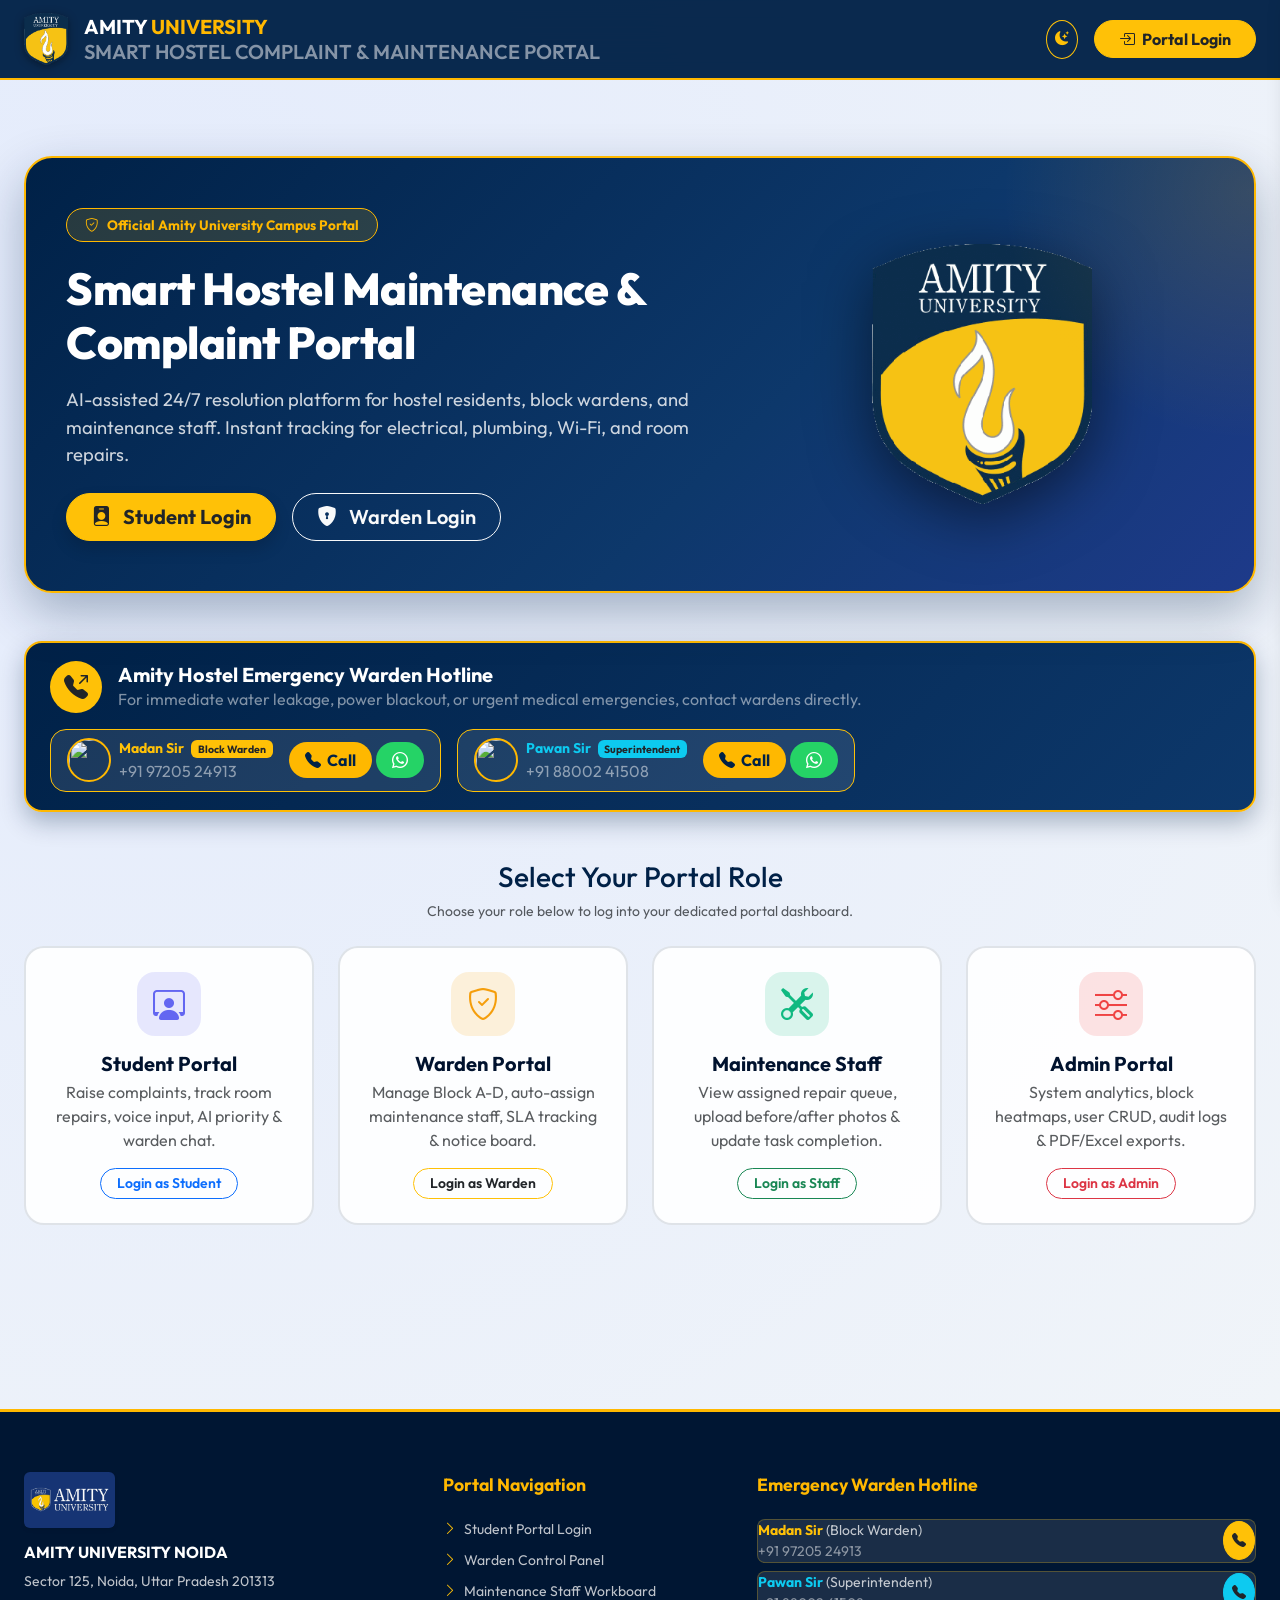
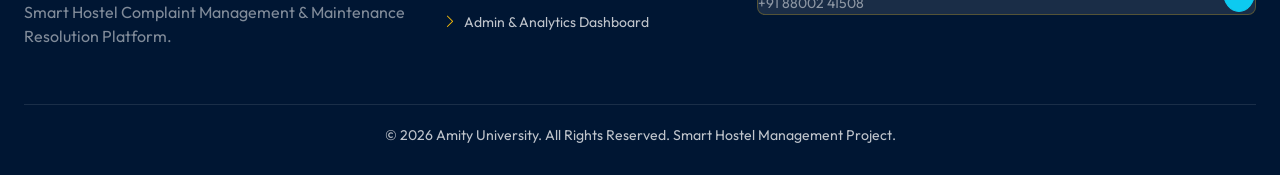
==== src/main/resources/static/index.html @ 56a2fb54 "Use official uploaded Amity University logo images" ====
<!DOCTYPE html>
<html lang="en" data-theme="light">
<head>
    <meta charset="UTF-8">
    <meta name="viewport" content="width=device-width, initial-scale=1.0">
    <title>Amity University - Smart Hostel Complaint Portal</title>
    
    <!-- Google Fonts -->
    <link rel="preconnect" href="https://fonts.googleapis.com">
    <link rel="preconnect" href="https://fonts.gstatic.com" crossorigin>
    <link href="https://fonts.googleapis.com/css2?family=Outfit:wght@300;400;500;600;700;800&display=swap" rel="stylesheet">
    
    <!-- Bootstrap 5 CSS -->
    <link href="https://cdn.jsdelivr.net/npm/bootstrap@5.3.2/dist/css/bootstrap.min.css" rel="stylesheet">
    <!-- Bootstrap Icons -->
    <link href="https://cdn.jsdelivr.net/npm/bootstrap-icons@1.11.3/font/bootstrap-icons.min.css" rel="stylesheet">
    
    <!-- Custom CSS -->
    <link rel="stylesheet" href="css/style.css">
    
    <!-- PWA Manifest -->
    <link rel="manifest" href="manifest.json">
    <meta name="theme-color" content="#002147">
</head>
<body>

    <!-- TOP NAVIGATION BAR (AMITY NAVY & GOLD THEME) -->
    <nav class="navbar navbar-expand-xl glass-navbar sticky-top py-2">
        <div class="container-fluid px-4">
            <a class="navbar-brand d-flex align-items-center gap-3" href="#" onclick="showLandingPage()">
                <!-- Amity University Crest Logo -->
                <img src="assets/amity_shield.png" alt="Amity University Logo" class="amity-header-logo">
                <div class="lh-sm">
                    <div class="fw-bold text-white fs-5 letter-spacing-1">AMITY <span style="color:#FFB800">UNIVERSITY</span></div>
                    <div class="extra-small text-white-50 fw-semibold">SMART HOSTEL COMPLAINT & MAINTENANCE PORTAL</div>
                </div>
            </a>

            <!-- Live Header Widget: Daily Maintenance Tip -->
            <div class="d-none d-xxl-flex align-items-center bg-white bg-opacity-10 px-3 py-1.5 rounded-pill border border-warning border-opacity-25 small text-white">
                <div class="extra-small text-truncate text-white-50" style="max-width: 320px;" id="maintenanceTipWidget">
                    <i class="bi bi-lightbulb text-warning me-1"></i> <span id="dailyTipText">Loading daily tip...</span>
                </div>
            </div>

            <!-- Right Controls -->
            <div class="d-flex align-items-center gap-3">
                <button class="btn btn-outline-warning btn-sm rounded-circle p-2" id="themeToggleBtn" onclick="toggleTheme()" title="Toggle Dark/Light Mode">
                    <i class="bi bi-moon-stars-fill" id="themeIcon"></i>
                </button>

                <!-- Active Session State / Profile Dropdown -->
                <div id="loggedUserContainer" class="d-none">
                    <div class="dropdown">
                        <button class="btn btn-warning text-dark btn-sm rounded-pill px-3 border-0 fw-bold d-flex align-items-center gap-2 shadow-sm" type="button" data-bs-toggle="dropdown">
                            <img id="userAvatarImg" src="https://ui-avatars.com/api/?name=Rahul+Sharma&background=002147&color=ffb800&rounded=true" width="26" height="26" class="rounded-circle border border-dark">
                            <span id="currentUserLabel">Rahul Sharma (Student)</span>
                        </button>
                        <ul class="dropdown-menu dropdown-menu-end shadow border-0 rounded-4 p-2">
                            <li><a class="dropdown-item rounded-3" href="#" onclick="showLandingPage()"><i class="bi bi-arrow-left-right me-2"></i> Switch Portal</a></li>
                            <li><a class="dropdown-item rounded-3 text-danger" href="#" onclick="handleLogout()"><i class="bi bi-box-arrow-right me-2"></i> Logout</a></li>
                        </ul>
                    </div>
                </div>

                <div id="loginBtnContainer">
                    <button class="btn btn-warning text-dark fw-bold rounded-pill px-4" onclick="openLoginModal('STUDENT')">
                        <i class="bi bi-box-arrow-in-right me-1"></i> Portal Login
                    </button>
                </div>
            </div>
        </div>
    </nav>

    <!-- MAIN APP CONTAINER -->
    <main class="container-fluid px-4 py-3">

        <!-- ==================== LANDING HERO SECTION ==================== -->
        <section id="landingHeroSection" class="hero-section">
            
            <!-- Hero Banner Card -->
            <div class="hero-banner-card mb-5">
                <div class="row align-items-center g-4">
                    <div class="col-lg-7">
                        <div class="hero-badge-pill">
                            <i class="bi bi-shield-check"></i> Official Amity University Campus Portal
                        </div>
                        <h1 class="hero-title mb-3">Smart Hostel Maintenance & Complaint Portal</h1>
                        <p class="hero-subtitle mb-4">AI-assisted 24/7 resolution platform for hostel residents, block wardens, and maintenance staff. Instant tracking for electrical, plumbing, Wi-Fi, and room repairs.</p>
                        
                        <div class="d-flex flex-wrap gap-3">
                            <button class="btn btn-warning btn-lg text-dark fw-bold rounded-pill px-4 shadow" onclick="openLoginModal('STUDENT')">
                                <i class="bi bi-person-badge-fill me-2"></i> Student Login
                            </button>
                            <button class="btn btn-outline-light btn-lg fw-semibold rounded-pill px-4" onclick="openLoginModal('WARDEN')">
                                <i class="bi bi-shield-lock-fill me-2"></i> Warden Login
                            </button>
                        </div>
                    </div>
                    <div class="col-lg-5 text-center d-none d-lg-block">
                        <img src="assets/amity_shield.png" alt="Amity Crest" style="width: 220px; filter: drop-shadow(0 15px 30px rgba(0,0,0,0.5));">
                    </div>
                </div>
            </div>

            <!-- EMERGENCY WARDEN HOTLINE BANNER (MADAN SIR & PAWAN SIR) -->
            <div class="warden-hotline-card mb-5 d-flex flex-wrap align-items-center justify-content-between gap-3">
                <div class="d-flex align-items-center gap-3">
                    <div class="bg-warning text-dark rounded-circle p-3 d-flex align-items-center justify-content-center" style="width:52px; height:52px;">
                        <i class="bi bi-telephone-outbound-fill fs-4"></i>
                    </div>
                    <div>
                        <h5 class="fw-bold mb-0 text-white">Amity Hostel Emergency Warden Hotline</h5>
                        <p class="extra-small text-white-50 mb-0">For immediate water leakage, power blackout, or urgent medical emergencies, contact wardens directly.</p>
                    </div>
                </div>
                
                <div class="d-flex flex-wrap align-items-center gap-3">
                    <!-- Madan Sir Contact -->
                    <div class="d-flex align-items-center gap-2 bg-white bg-opacity-10 p-2 px-3 rounded-4 border border-warning border-opacity-30">
                        <img src="https://ui-avatars.com/api/?name=Madan+Sir&background=ffb800&color=002147&rounded=true" class="warden-avatar">
                        <div>
                            <div class="fw-bold text-warning small">Madan Sir <span class="badge bg-warning text-dark extra-small ms-1">Block Warden</span></div>
                            <div class="extra-small text-white-50">+91 97205 24913</div>
                        </div>
                        <div class="d-flex gap-1 ms-2">
                            <a href="tel:+919720524913" class="btn-call-warden" title="Call Madan Sir"><i class="bi bi-telephone-fill"></i> Call</a>
                            <a href="https://wa.me/919720524913?text=Hello%20Madan%20Sir,%20Hostel%20Emergency" target="_blank" class="btn-whatsapp-warden" title="WhatsApp Madan Sir"><i class="bi bi-whatsapp"></i></a>
                        </div>
                    </div>

                    <!-- Pawan Sir Contact -->
                    <div class="d-flex align-items-center gap-2 bg-white bg-opacity-10 p-2 px-3 rounded-4 border border-warning border-opacity-30">
                        <img src="https://ui-avatars.com/api/?name=Pawan+Sir&background=2563eb&color=fff&rounded=true" class="warden-avatar">
                        <div>
                            <div class="fw-bold text-info small">Pawan Sir <span class="badge bg-info text-dark extra-small ms-1">Superintendent</span></div>
                            <div class="extra-small text-white-50">+91 88002 41508</div>
                        </div>
                        <div class="d-flex gap-1 ms-2">
                            <a href="tel:+918800241508" class="btn-call-warden" title="Call Pawan Sir"><i class="bi bi-telephone-fill"></i> Call</a>
                            <a href="https://wa.me/918800241508?text=Hello%20Pawan%20Sir,%20Hostel%20Emergency" target="_blank" class="btn-whatsapp-warden" title="WhatsApp Pawan Sir"><i class="bi bi-whatsapp"></i></a>
                        </div>
                    </div>
                </div>
            </div>

            <!-- SELECT PORTAL / ROLE LOGIN CARDS -->
            <div class="text-center mb-4">
                <h3 class="fw-extrabold" style="color:var(--amity-navy);">Select Your Portal Role</h3>
                <p class="text-muted small">Choose your role below to log into your dedicated portal dashboard.</p>
            </div>

            <div class="row g-4 mb-5">
                <!-- 1. Student Portal Card -->
                <div class="col-md-3">
                    <div class="role-select-card role-student" onclick="openLoginModal('STUDENT')">
                        <div class="role-select-icon">
                            <i class="bi bi-person-workspace"></i>
                        </div>
                        <h5 class="fw-bold mb-1">Student Portal</h5>
                        <p class="text-muted extra-small mb-3">Raise complaints, track room repairs, voice input, AI priority & warden chat.</p>
                        <span class="btn btn-sm btn-outline-primary rounded-pill px-3 fw-semibold">Login as Student</span>
                    </div>
                </div>

                <!-- 2. Warden Portal Card -->
                <div class="col-md-3">
                    <div class="role-select-card role-warden" onclick="openLoginModal('WARDEN')">
                        <div class="role-select-icon">
                            <i class="bi bi-shield-check"></i>
                        </div>
                        <h5 class="fw-bold mb-1">Warden Portal</h5>
                        <p class="text-muted extra-small mb-3">Manage Block A-D, auto-assign maintenance staff, SLA tracking & notice board.</p>
                        <span class="btn btn-sm btn-outline-warning text-dark rounded-pill px-3 fw-semibold">Login as Warden</span>
                    </div>
                </div>

                <!-- 3. Maintenance Staff Portal Card -->
                <div class="col-md-3">
                    <div class="role-select-card role-staff" onclick="openLoginModal('STAFF')">
                        <div class="role-select-icon">
                            <i class="bi bi-tools"></i>
                        </div>
                        <h5 class="fw-bold mb-1">Maintenance Staff</h5>
                        <p class="text-muted extra-small mb-3">View assigned repair queue, upload before/after photos & update task completion.</p>
                        <span class="btn btn-sm btn-outline-success rounded-pill px-3 fw-semibold">Login as Staff</span>
                    </div>
                </div>

                <!-- 4. Admin Portal Card -->
                <div class="col-md-3">
                    <div class="role-select-card role-admin" onclick="openLoginModal('ADMIN')">
                        <div class="role-select-icon">
                            <i class="bi bi-sliders"></i>
                        </div>
                        <h5 class="fw-bold mb-1">Admin Portal</h5>
                        <p class="text-muted extra-small mb-3">System analytics, block heatmaps, user CRUD, audit logs & PDF/Excel exports.</p>
                        <span class="btn btn-sm btn-outline-danger rounded-pill px-3 fw-semibold">Login as Admin</span>
                    </div>
                </div>
            </div>

        </section>


        <!-- ==================== 1. STUDENT PORTAL ==================== -->
        <section id="studentPortal" class="role-section d-none">
            <div class="d-flex justify-content-between align-items-center mb-4">
                <div>
                    <h3 class="fw-extrabold mb-1" style="color:var(--amity-navy);">Student Complaint Portal</h3>
                    <p class="text-muted small mb-0">Track your hostel complaints, request maintenance, and communicate with Amity wardens.</p>
                </div>
                <div class="d-flex gap-2">
                    <button class="btn btn-outline-secondary rounded-pill px-3" onclick="showLandingPage()"><i class="bi bi-arrow-left"></i> Back to Home</button>
                    <button class="btn btn-warning text-dark fw-bold rounded-pill px-4 shadow-sm" data-bs-toggle="modal" data-bs-target="#raiseComplaintModal">
                        <i class="bi bi-plus-lg me-1"></i> Raise New Complaint
                    </button>
                </div>
            </div>

            <!-- Colorful Stat Cards -->
            <div class="row g-3 mb-4">
                <div class="col-md-3">
                    <div class="glass-card p-3 d-flex align-items-center gap-3 card-gradient-purple">
                        <div class="stat-icon-white">
                            <i class="bi bi-ticket-detailed"></i>
                        </div>
                        <div>
                            <div class="text-white-50 small font-weight-semibold">Total Raised</div>
                            <h3 class="fw-bold mb-0" id="stTotalComplaints">5</h3>
                        </div>
                    </div>
                </div>
                <div class="col-md-3">
                    <div class="glass-card p-3 d-flex align-items-center gap-3 card-gradient-amber">
                        <div class="stat-icon-white">
                            <i class="bi bi-clock-history"></i>
                        </div>
                        <div>
                            <div class="text-white-50 small font-weight-semibold">Pending / Active</div>
                            <h3 class="fw-bold mb-0" id="stPendingComplaints">2</h3>
                        </div>
                    </div>
                </div>
                <div class="col-md-3">
                    <div class="glass-card p-3 d-flex align-items-center gap-3 card-gradient-emerald">
                        <div class="stat-icon-white">
                            <i class="bi bi-check-circle"></i>
                        </div>
                        <div>
                            <div class="text-white-50 small font-weight-semibold">Resolved</div>
                            <h3 class="fw-bold mb-0" id="stResolvedComplaints">3</h3>
                        </div>
                    </div>
                </div>
                <div class="col-md-3">
                    <!-- FREE API: Joke & Student Refreshment Widget -->
                    <div class="glass-card p-3 card-gradient-rose">
                        <div class="d-flex justify-content-between align-items-center mb-1">
                            <span class="text-white-50 extra-small fw-bold"><i class="bi bi-emoji-smile me-1"></i> Student Refreshment</span>
                            <button class="btn btn-link btn-sm p-0 text-white extra-small" onclick="fetchRandomJoke()"><i class="bi bi-arrow-clockwise"></i> Next</button>
                        </div>
                        <div class="extra-small text-truncate fw-semibold text-white" id="jokeWidgetText" style="max-width: 220px;">Fetching student joke...</div>
                    </div>
                </div>
            </div>

            <!-- Student Complaints Table & Filter -->
            <div class="glass-card p-4">
                <div class="d-flex flex-wrap justify-content-between align-items-center gap-3 mb-3">
                    <h5 class="fw-bold mb-0"><i class="bi bi-list-stars text-warning me-2"></i>My Complaint History</h5>
                    <div class="d-flex gap-2">
                        <input type="text" class="form-control form-control-sm rounded-pill px-3" id="stSearchInput" placeholder="Search complaint title..." onkeyup="filterStudentComplaints()">
                        <select class="form-select form-select-sm rounded-pill px-3" id="stStatusFilter" onchange="filterStudentComplaints()">
                            <option value="ALL">All Status</option>
                            <option value="Pending">Pending</option>
                            <option value="Assigned">Assigned</option>
                            <option value="In Progress">In Progress</option>
                            <option value="Completed">Completed</option>
                        </select>
                    </div>
                </div>

                <div class="table-responsive">
                    <table class="table table-hover align-middle mb-0" id="studentComplaintsTable">
                        <thead class="table-light">
                            <tr>
                                <th>Complaint ID</th>
                                <th>Title & Category</th>
                                <th>Block / Room</th>
                                <th>Priority</th>
                                <th>Status</th>
                                <th>Date</th>
                                <th>Actions</th>
                            </tr>
                        </thead>
                        <tbody id="studentComplaintList">
                            <!-- Dynamic Content -->
                        </tbody>
                    </table>
                </div>
            </div>
        </section>


        <!-- ==================== 2. WARDEN PORTAL ==================== -->
        <section id="wardenPortal" class="role-section d-none">
            <div class="d-flex justify-content-between align-items-center mb-4">
                <div>
                    <h3 class="fw-extrabold mb-1" style="color:var(--amity-navy);">Warden Control Dashboard</h3>
                    <p class="text-muted small mb-0">Oversee Amity hostel blocks, auto-assign tasks to staff, and issue notices.</p>
                </div>
                <div class="d-flex gap-2">
                    <button class="btn btn-outline-secondary rounded-pill px-3" onclick="showLandingPage()"><i class="bi bi-arrow-left"></i> Back to Home</button>
                    <button class="btn btn-secondary rounded-pill px-4 shadow-sm fw-medium" data-bs-toggle="modal" data-bs-target="#noticeBoardModal">
                        <i class="bi bi-megaphone me-1"></i> Post Hostel Notice
                    </button>
                </div>
            </div>

            <!-- Warden Stats Cards -->
            <div class="row g-3 mb-4">
                <div class="col-md-3">
                    <div class="glass-card p-3 border-start border-4 border-primary">
                        <div class="text-muted small">Total Block Complaints</div>
                        <h3 class="fw-bold text-primary mb-0" id="wdTotal">18</h3>
                    </div>
                </div>
                <div class="col-md-3">
                    <div class="glass-card p-3 border-start border-4 border-danger">
                        <div class="text-muted small">High Priority Critical</div>
                        <h3 class="fw-bold text-danger mb-0" id="wdHighPriority">4</h3>
                    </div>
                </div>
                <div class="col-md-3">
                    <div class="glass-card p-3 border-start border-4 border-warning">
                        <div class="text-muted small">Pending Staff Assignment</div>
                        <h3 class="fw-bold text-warning mb-0" id="wdUnassigned">3</h3>
                    </div>
                </div>
                <div class="col-md-3">
                    <div class="glass-card p-3 border-start border-4 border-success">
                        <div class="text-muted small">Resolved Today</div>
                        <h3 class="fw-bold text-success mb-0" id="wdResolvedToday">6</h3>
                    </div>
                </div>
            </div>

            <!-- Warden Table -->
            <div class="glass-card p-4">
                <div class="d-flex justify-content-between align-items-center mb-3">
                    <h5 class="fw-bold mb-0">Hostel Block Complaints Management</h5>
                    <span class="badge bg-primary rounded-pill px-3">Block A & B Assigned</span>
                </div>
                <div class="table-responsive">
                    <table class="table table-hover align-middle">
                        <thead class="table-light">
                            <tr>
                                <th>ID</th>
                                <th>Student</th>
                                <th>Issue</th>
                                <th>Block & Room</th>
                                <th>Priority</th>
                                <th>Status</th>
                                <th>Assigned Staff</th>
                                <th>Actions</th>
                            </tr>
                        </thead>
                        <tbody id="wardenComplaintList">
                            <!-- Dynamic Warden List -->
                        </tbody>
                    </table>
                </div>
            </div>
        </section>


        <!-- ==================== 3. MAINTENANCE STAFF PORTAL ==================== -->
        <section id="staffPortal" class="role-section d-none">
            <div class="d-flex justify-content-between align-items-center mb-4">
                <div>
                    <h3 class="fw-extrabold mb-1" style="color:var(--amity-navy);">Maintenance Staff Workboard</h3>
                    <p class="text-muted small mb-0">View assigned repair duties, update status, and upload before/after photos.</p>
                </div>
                <button class="btn btn-outline-secondary rounded-pill px-3" onclick="showLandingPage()"><i class="bi bi-arrow-left"></i> Back to Home</button>
            </div>

            <div class="row g-4">
                <div class="col-lg-8">
                    <div class="glass-card p-4">
                        <h5 class="fw-bold mb-3">Assigned Tasks Queue</h5>
                        <div id="staffTaskList" class="d-flex flex-column gap-3">
                            <!-- Dynamic Tasks -->
                        </div>
                    </div>
                </div>
                <div class="col-lg-4">
                    <div class="glass-card p-4">
                        <h5 class="fw-bold mb-3">Staff Performance Overview</h5>
                        <div class="text-center py-3">
                            <div class="display-5 fw-bold text-success mb-1">94%</div>
                            <div class="text-muted small">SLA Resolution Accuracy</div>
                        </div>
                        <ul class="list-group list-group-flush bg-transparent">
                            <li class="list-group-item bg-transparent d-flex justify-content-between">
                                <span>Tasks Completed</span> <strong class="text-success">28</strong>
                            </li>
                            <li class="list-group-item bg-transparent d-flex justify-content-between">
                                <span>Avg Repair Time</span> <strong>45 Mins</strong>
                            </li>
                            <li class="list-group-item bg-transparent d-flex justify-content-between">
                                <span>Current Workload</span> <span class="badge bg-warning">2 Active</span>
                            </li>
                        </ul>
                    </div>
                </div>
            </div>
        </section>


        <!-- ==================== 4. ADMIN PORTAL ==================== -->
        <section id="adminPortal" class="role-section d-none">
            <div class="d-flex justify-content-between align-items-center mb-4">
                <div>
                    <h3 class="fw-extrabold mb-1" style="color:var(--amity-navy);">System Administration & Analytics</h3>
                    <p class="text-muted small mb-0">Master controls, category heatmaps, system reports, audit trails, and data backups.</p>
                </div>
                <div class="d-flex gap-2">
                    <button class="btn btn-outline-secondary rounded-pill px-3" onclick="showLandingPage()"><i class="bi bi-arrow-left"></i> Back to Home</button>
                    <button class="btn btn-outline-primary btn-sm rounded-pill px-3" onclick="exportDataToExcel()"><i class="bi bi-file-earmark-excel me-1"></i> Export Excel</button>
                    <button class="btn btn-outline-danger btn-sm rounded-pill px-3" onclick="exportDataToPDF()"><i class="bi bi-file-earmark-pdf me-1"></i> Export PDF</button>
                </div>
            </div>

            <!-- Admin Graphs & Heatmap Row -->
            <div class="row g-4 mb-4">
                <div class="col-lg-6">
                    <div class="glass-card p-4">
                        <h6 class="fw-bold mb-3"><i class="bi bi-pie-chart text-primary me-2"></i>Complaints Category Distribution</h6>
                        <canvas id="categoryChart" height="220"></canvas>
                    </div>
                </div>
                <div class="col-lg-6">
                    <div class="glass-card p-4">
                        <h6 class="fw-bold mb-3"><i class="bi bi-grid-3x3-gap-fill text-warning me-2"></i>Hostel Block Heatmap (Active Issues)</h6>
                        <div class="row g-3" id="blockHeatmapContainer">
                            <div class="col-6">
                                <div class="heatmap-block heatmap-high">
                                    <div class="fs-4">Block A</div>
                                    <div class="small">12 Active Complaints (Critical)</div>
                                </div>
                            </div>
                            <div class="col-6">
                                <div class="heatmap-block heatmap-med">
                                    <div class="fs-4">Block B</div>
                                    <div class="small">5 Active Complaints (Moderate)</div>
                                </div>
                            </div>
                            <div class="col-6">
                                <div class="heatmap-block heatmap-low">
                                    <div class="fs-4">Block C</div>
                                    <div class="small">2 Active Complaints (Low)</div>
                                </div>
                            </div>
                            <div class="col-6">
                                <div class="heatmap-block heatmap-low">
                                    <div class="fs-4">Block D</div>
                                    <div class="small">1 Active Complaint (Low)</div>
                                </div>
                            </div>
                        </div>
                    </div>
                </div>
            </div>

            <!-- System Audit Log Stream -->
            <div class="glass-card p-4">
                <h5 class="fw-bold mb-3"><i class="bi bi-journal-text text-secondary me-2"></i>System Audit Log Stream</h5>
                <div class="table-responsive">
                    <table class="table table-sm table-hover align-middle">
                        <thead>
                            <tr class="table-light">
                                <th>Timestamp</th>
                                <th>Complaint ID</th>
                                <th>Action</th>
                                <th>Performed By</th>
                                <th>Log Details</th>
                            </tr>
                        </thead>
                        <tbody id="auditLogStream">
                            <!-- Dynamic logs -->
                        </tbody>
                    </table>
                </div>
            </div>
        </section>

    </main>

    <!-- FOOTER DESIGN -->
    <footer class="footer-amity">
        <div class="container-fluid px-4">
            <div class="row g-4">
                <div class="col-lg-4">
                    <img src="assets/amity_logo_full.png" alt="Amity Logo" class="footer-logo rounded-2 shadow-sm">
                    <h6 class="fw-bold text-white mb-2">AMITY UNIVERSITY NOIDA</h6>
                    <p class="small mb-2">Sector 125, Noida, Uttar Pradesh 201313</p>
                    <p class="extra-small text-white-50">Smart Hostel Complaint Management & Maintenance Resolution Platform.</p>
                </div>
                <div class="col-lg-3">
                    <div class="footer-heading">Portal Navigation</div>
                    <ul class="footer-links small">
                        <li><a href="#" onclick="openLoginModal('STUDENT')"><i class="bi bi-chevron-right me-1 text-warning"></i> Student Portal Login</a></li>
                        <li><a href="#" onclick="openLoginModal('WARDEN')"><i class="bi bi-chevron-right me-1 text-warning"></i> Warden Control Panel</a></li>
                        <li><a href="#" onclick="openLoginModal('STAFF')"><i class="bi bi-chevron-right me-1 text-warning"></i> Maintenance Staff Workboard</a></li>
                        <li><a href="#" onclick="openLoginModal('ADMIN')"><i class="bi bi-chevron-right me-1 text-warning"></i> Admin & Analytics Dashboard</a></li>
                    </ul>
                </div>
                <div class="col-lg-5">
                    <div class="footer-heading">Emergency Warden Hotline</div>
                    <div class="d-flex flex-column gap-2 small">
                        <div class="p-2.5 rounded-3 bg-white bg-opacity-10 border border-warning border-opacity-25 d-flex justify-content-between align-items-center">
                            <div>
                                <strong class="text-warning">Madan Sir</strong> (Block Warden)
                                <div class="extra-small text-white-50">+91 97205 24913</div>
                            </div>
                            <a href="tel:+919720524913" class="btn btn-warning btn-sm rounded-circle p-2"><i class="bi bi-telephone-fill text-dark"></i></a>
                        </div>
                        <div class="p-2.5 rounded-3 bg-white bg-opacity-10 border border-warning border-opacity-25 d-flex justify-content-between align-items-center">
                            <div>
                                <strong class="text-info">Pawan Sir</strong> (Superintendent)
                                <div class="extra-small text-white-50">+91 88002 41508</div>
                            </div>
                            <a href="tel:+918800241508" class="btn btn-info btn-sm rounded-circle p-2"><i class="bi bi-telephone-fill text-dark"></i></a>
                        </div>
                    </div>
                </div>
            </div>

            <div class="footer-bottom text-center">
                <div class="mb-1">&copy; 2026 Amity University. All Rights Reserved. Smart Hostel Management Project.</div>
            </div>
        </div>
    </footer>

    <!-- ==================== MODALS & DRAWERS ==================== -->

    <!-- LOGIN MODAL WITH ROLE SELECTOR -->
    <div class="modal fade" id="loginModal" tabindex="-1">
        <div class="modal-dialog modal-dialog-centered">
            <div class="modal-content glass-card border-0">
                <div class="modal-header border-0 pb-0">
                    <h5 class="modal-title fw-bold text-primary" id="loginModalTitle"><i class="bi bi-lock me-2"></i>Portal Access Login</h5>
                    <button type="button" class="btn-close" data-bs-dismiss="modal"></button>
                </div>
                <div class="modal-body p-4">
                    <form id="loginForm" onsubmit="handleModalLogin(event)">
                        <input type="hidden" id="loginRoleInput" value="STUDENT">
                        <div class="mb-3 text-center">
                            <img id="loginAvatarPreview" src="https://ui-avatars.com/api/?name=Student+Portal&background=002147&color=ffb800&rounded=true" width="70" height="70" class="rounded-circle border border-2 border-warning mb-2 shadow-sm">
                            <h6 class="fw-bold mb-0" id="loginRoleLabel">Student Login</h6>
                            <span class="extra-small text-muted">Enter credentials or click login to access portal</span>
                        </div>
                        <div class="mb-3">
                            <label class="form-label fw-semibold small">Username / Email</label>
                            <input type="text" class="form-control rounded-3" id="loginUsername" placeholder="e.g. student@amity.edu" required>
                        </div>
                        <div class="mb-3">
                            <label class="form-label fw-semibold small">Password</label>
                            <input type="password" class="form-control rounded-3" id="loginPassword" value="password123" required>
                        </div>
                        <button type="submit" class="btn btn-warning text-dark fw-bold w-100 rounded-pill py-2 shadow-sm">
                            Enter Portal <i class="bi bi-arrow-right ms-1"></i>
                        </button>
                    </form>
                </div>
            </div>
        </div>
    </div>

    <!-- RAISE COMPLAINT MODAL -->
    <div class="modal fade" id="raiseComplaintModal" tabindex="-1">
        <div class="modal-dialog modal-lg modal-dialog-centered">
            <div class="modal-content glass-card border-0">
                <div class="modal-header border-0 pb-0">
                    <h5 class="modal-title fw-bold text-primary"><i class="bi bi-plus-circle me-2"></i>Raise Amity Hostel Complaint</h5>
                    <button type="button" class="btn-close" data-bs-dismiss="modal"></button>
                </div>
                <div class="modal-body p-4">
                    <form id="raiseComplaintForm" onsubmit="handleComplaintSubmit(event)">
                        <div class="row g-3">
                            <div class="col-md-8">
                                <div class="d-flex justify-content-between align-items-center mb-1">
                                    <label class="form-label fw-semibold small mb-0">Complaint Title</label>
                                    <button type="button" class="btn btn-outline-danger btn-sm rounded-pill py-0 px-2 extra-small" onclick="startVoiceInput('cpTitle')"><i class="bi bi-mic-fill"></i> Voice Input</button>
                                </div>
                                <input type="text" class="form-control rounded-3" id="cpTitle" placeholder="e.g., Short circuit in switchboard / Water leakage" required oninput="triggerAIAnalysis()">
                            </div>
                            <div class="col-md-4">
                                <label class="form-label fw-semibold small">Category</label>
                                <select class="form-select rounded-3" id="cpCategory" onchange="triggerAIAnalysis()">
                                    <option value="Electrical">Electrical</option>
                                    <option value="Plumbing">Plumbing</option>
                                    <option value="Internet/WiFi">Internet/WiFi</option>
                                    <option value="Furniture">Furniture</option>
                                    <option value="Water Supply">Water Supply</option>
                                    <option value="Mess">Mess</option>
                                    <option value="Cleaning">Cleaning</option>
                                    <option value="Security">Security</option>
                                    <option value="Lift">Lift</option>
                                    <option value="Other">Other</option>
                                </select>
                            </div>

                            <div class="col-md-4">
                                <label class="form-label fw-semibold small">Hostel Block</label>
                                <select class="form-select rounded-3" id="cpBlock" onchange="triggerAIAnalysis()">
                                    <option value="Block A">Block A (Boys)</option>
                                    <option value="Block B">Block B (Boys)</option>
                                    <option value="Block C">Block C (Girls)</option>
                                    <option value="Block D">Block D (Girls)</option>
                                </select>
                            </div>
                            <div class="col-md-4">
                                <label class="form-label fw-semibold small">Room Number</label>
                                <input type="text" class="form-control rounded-3" id="cpRoom" placeholder="e.g. 204" required oninput="triggerAIAnalysis()">
                            </div>
                            <div class="col-md-4">
                                <label class="form-label fw-semibold small">Priority Level</label>
                                <select class="form-select rounded-3" id="cpPriority">
                                    <option value="Low">Low</option>
                                    <option value="Medium" selected>Medium</option>
                                    <option value="High">High</option>
                                </select>
                            </div>

                            <!-- AI Assistant Badge Container -->
                            <div class="col-12" id="aiBadgeContainer">
                                <div class="p-3 rounded-3 bg-primary bg-opacity-10 border border-primary text-primary small d-flex align-items-center justify-content-between">
                                    <span><i class="bi bi-robot me-2 fs-5"></i> <strong>AI Assistant:</strong> Type a title & description to get instant priority recommendation & duplicate check.</span>
                                </div>
                            </div>

                            <div class="col-12">
                                <label class="form-label fw-semibold small">Detailed Description</label>
                                <textarea class="form-control rounded-3" id="cpDescription" rows="3" placeholder="Describe the issue clearly..." required oninput="triggerAIAnalysis()"></textarea>
                            </div>

                            <div class="col-12">
                                <label class="form-label fw-semibold small">Upload Image/Video Evidence</label>
                                <div class="upload-dropzone" onclick="document.getElementById('cpFile').click()">
                                    <i class="bi bi-cloud-arrow-up fs-2 text-warning"></i>
                                    <div class="fw-semibold small">Click or Drag & Drop images here</div>
                                    <div class="text-muted extra-small">Supports PNG, JPG, MP4 (Max 20MB)</div>
                                    <input type="file" id="cpFile" class="d-none" accept="image/*,video/*" onchange="previewUploadFile(event)">
                                </div>
                                <div id="uploadPreview" class="mt-2 text-primary small fw-medium"></div>
                            </div>
                        </div>
                        <div class="mt-4 text-end">
                            <button type="button" class="btn btn-light rounded-pill me-2" data-bs-dismiss="modal">Cancel</button>
                            <button type="submit" class="btn btn-warning text-dark fw-bold rounded-pill px-4">Submit Complaint</button>
                        </div>
                    </form>
                </div>
            </div>
        </div>
    </div>

    <!-- CHAT DRAWER -->
    <div class="chat-drawer" id="chatDrawer">
        <div class="p-3 border-bottom d-flex justify-content-between align-items-center bg-primary text-white">
            <h6 class="fw-bold mb-0" id="chatHeaderTitle"><i class="bi bi-chat-dots me-2"></i>Warden Chat Support</h6>
            <button class="btn-close btn-close-white" onclick="toggleChatDrawer(false)"></button>
        </div>
        <div class="chat-messages d-flex flex-column" id="chatMessagesBox">
            <!-- Messages render here -->
        </div>
        <div class="p-3 border-top bg-body">
            <div class="input-group">
                <input type="text" class="form-control rounded-start-pill" id="chatInput" placeholder="Type a message..." onkeypress="handleChatKeyPress(event)">
                <button class="btn btn-primary rounded-end-pill px-3" onclick="sendChatMessage()"><i class="bi bi-send-fill"></i></button>
            </div>
        </div>
    </div>

    <!-- QR CODE MODAL -->
    <div class="modal fade" id="qrModal" tabindex="-1">
        <div class="modal-dialog modal-sm modal-dialog-centered">
            <div class="modal-content glass-card text-center p-4">
                <h6 class="fw-bold mb-3" id="qrModalTitle">Complaint QR Code</h6>
                <div id="qrCodeContainer" class="p-3 bg-white rounded-3 shadow-sm d-inline-block mx-auto mb-3"></div>
                <div class="text-muted small mb-3">Scan with hostel mobile app to instantly inspect complaint status.</div>
                <button class="btn btn-secondary btn-sm rounded-pill" data-bs-dismiss="modal">Close</button>
            </div>
        </div>
    </div>

    <!-- RATING & REVIEW MODAL -->
    <div class="modal fade" id="ratingModal" tabindex="-1">
        <div class="modal-dialog modal-dialog-centered">
            <div class="modal-content glass-card p-4 text-center">
                <h5 class="fw-bold text-primary mb-2">Rate Maintenance Service</h5>
                <p class="text-muted small">How satisfied are you with the resolution of your complaint?</p>
                <div class="star-rating my-3" id="starContainer">
                    <i class="bi bi-star-fill" onclick="setRating(1)"></i>
                    <i class="bi bi-star-fill" onclick="setRating(2)"></i>
                    <i class="bi bi-star-fill" onclick="setRating(3)"></i>
                    <i class="bi bi-star-fill" onclick="setRating(4)"></i>
                    <i class="bi bi-star-fill" onclick="setRating(5)"></i>
                </div>
                <textarea class="form-control rounded-3 mb-3" id="ratingComment" rows="2" placeholder="Leave feedback comment for maintenance staff..."></textarea>
                <button class="btn btn-success rounded-pill px-4" onclick="submitRating()">Submit Rating</button>
            </div>
        </div>
    </div>

    <!-- CDN SCRIPTS -->
    <script src="https://cdn.jsdelivr.net/npm/bootstrap@5.3.2/dist/js/bootstrap.bundle.min.js"></script>
    <script src="https://cdn.jsdelivr.net/npm/chart.js"></script>
    <script src="https://cdnjs.cloudflare.com/ajax/libs/qrcodejs/1.0.0/qrcode.min.js"></script>
    <script src="https://cdnjs.cloudflare.com/ajax/libs/jspdf/2.5.1/jspdf.umd.min.js"></script>
    <script src="https://cdnjs.cloudflare.com/ajax/libs/xlsx/0.18.5/xlsx.full.min.js"></script>

    <!-- Custom JS Modules -->
    <script src="js/app.js"></script>
    <script src="js/ai.js"></script>
</body>
</html>
---- src/main/resources/static/css/style.css ----
/* AMITY UNIVERSITY SMART HOSTEL - Glassmorphism Theme & Hero/Footer Design */
:root {
  --amity-navy: #002147;
  --amity-navy-light: #0d386b;
  --amity-gold: #ffb800;
  --amity-gold-hover: #e0a200;
  --primary: #002147;
  --primary-hover: #0d386b;
  --secondary: #ffb800;
  --success: #10b981;
  --warning: #f59e0b;
  --danger: #ef4444;
  --info: #06b6d4;

  --bg-gradient: radial-gradient(circle at 10% 20%, rgba(226, 234, 252, 0.95) 0%, rgba(240, 244, 248, 0.95) 90%);
  --card-bg: rgba(255, 255, 255, 0.9);
  --card-border: rgba(0, 33, 71, 0.12);
  --text-main: #00122e;
  --text-muted: #475569;
  --navbar-bg: rgba(0, 33, 71, 0.96);
  --shadow-sm: 0 8px 25px rgba(0, 33, 71, 0.08);
  --shadow-lg: 0 15px 35px rgba(0, 33, 71, 0.18);
  --glass-blur: blur(16px);
  --transition: all 0.3s cubic-bezier(0.4, 0, 0.2, 1);
}

[data-theme="dark"] {
  --bg-gradient: radial-gradient(circle at 50% 20%, #001633 0%, #000c1f 60%, #00050d 100%);
  --card-bg: rgba(13, 30, 56, 0.88);
  --card-border: rgba(255, 184, 0, 0.2);
  --text-main: #f8fafc;
  --text-muted: #cbd5e1;
  --navbar-bg: rgba(0, 16, 38, 0.98);
  --shadow-sm: 0 8px 25px rgba(0, 0, 0, 0.5);
  --shadow-lg: 0 15px 35px rgba(0, 0, 0, 0.8);
}

* {
  box-sizing: border-box;
  margin: 0;
  padding: 0;
}

body {
  font-family: 'Outfit', 'Inter', system-ui, -apple-system, sans-serif;
  background: var(--bg-gradient);
  color: var(--text-main);
  min-height: 100vh;
  transition: var(--transition);
  overflow-x: hidden;
}

/* Glassmorphism Cards */
.glass-card {
  background: var(--card-bg);
  backdrop-filter: var(--glass-blur);
  -webkit-backdrop-filter: var(--glass-blur);
  border: 1.5px solid var(--card-border);
  border-radius: 20px;
  box-shadow: var(--shadow-sm);
  transition: var(--transition);
}

.glass-card:hover {
  transform: translateY(-5px);
  box-shadow: var(--shadow-lg);
}

.glass-navbar {
  background: var(--navbar-bg);
  backdrop-filter: var(--glass-blur);
  border-bottom: 2.5px solid var(--amity-gold);
}

/* Header Brand Logo */
.amity-header-logo {
  height: 52px;
  filter: drop-shadow(0 2px 5px rgba(0,0,0,0.4));
}

/* HERO SECTION DESIGN */
.hero-section {
  padding: 60px 0 40px;
  position: relative;
}

.hero-banner-card {
  background: linear-gradient(135deg, #002147 0%, #0d386b 60%, #1e3a8a 100%);
  border: 2px solid var(--amity-gold);
  border-radius: 28px;
  padding: 50px 40px;
  color: #fff;
  box-shadow: 0 20px 50px rgba(0, 33, 71, 0.3);
  position: relative;
  overflow: hidden;
}

.hero-banner-card::after {
  content: '';
  position: absolute;
  top: -50%;
  right: -20%;
  width: 500px;
  height: 500px;
  background: radial-gradient(circle, rgba(255, 184, 0, 0.15) 0%, transparent 70%);
  pointer-events: none;
}

.hero-badge-pill {
  background: rgba(255, 184, 0, 0.15);
  border: 1px solid var(--amity-gold);
  color: var(--amity-gold);
  font-weight: 700;
  font-size: 0.85rem;
  padding: 6px 18px;
  border-radius: 30px;
  display: inline-flex;
  align-items: center;
  gap: 8px;
  margin-bottom: 20px;
}

.hero-title {
  font-size: 2.8rem;
  font-weight: 800;
  line-height: 1.2;
  letter-spacing: -0.5px;
}

.hero-subtitle {
  font-size: 1.15rem;
  color: rgba(255, 255, 255, 0.8);
  max-width: 650px;
}

/* Role Login Selection Cards */
.role-select-card {
  background: var(--card-bg);
  border: 2px solid var(--card-border);
  border-radius: 20px;
  padding: 24px;
  text-align: center;
  cursor: pointer;
  transition: var(--transition);
  position: relative;
  overflow: hidden;
}

.role-select-card:hover {
  transform: translateY(-8px);
  border-color: var(--amity-gold);
  box-shadow: 0 15px 30px rgba(0, 33, 71, 0.2);
}

.role-select-icon {
  width: 64px;
  height: 64px;
  border-radius: 18px;
  display: flex;
  align-items: center;
  justify-content: center;
  font-size: 2rem;
  margin: 0 auto 16px;
  transition: var(--transition);
}

.role-student .role-select-icon { background: rgba(99, 102, 241, 0.15); color: #6366f1; }
.role-warden .role-select-icon { background: rgba(245, 158, 11, 0.15); color: #f59e0b; }
.role-staff .role-select-icon { background: rgba(16, 185, 129, 0.15); color: #10b981; }
.role-admin .role-select-icon { background: rgba(239, 68, 68, 0.15); color: #ef4444; }

.role-select-card:hover .role-select-icon {
  transform: scale(1.1);
}

/* Colorful Stat Cards Gradient Fill */
.card-gradient-purple { background: linear-gradient(135deg, #6366f1 0%, #8b5cf6 100%); color: #fff; }
.card-gradient-amber { background: linear-gradient(135deg, #f59e0b 0%, #d97706 100%); color: #fff; }
.card-gradient-emerald { background: linear-gradient(135deg, #10b981 0%, #059669 100%); color: #fff; }
.card-gradient-rose { background: linear-gradient(135deg, #f43f5e 0%, #e11d48 100%); color: #fff; }

.stat-icon-white {
  width: 52px;
  height: 52px;
  border-radius: 14px;
  background: rgba(255, 255, 255, 0.22);
  backdrop-filter: blur(8px);
  display: flex;
  align-items: center;
  justify-content: center;
  font-size: 1.6rem;
  color: #fff;
}

/* Emergency Warden Hotline Bar */
.warden-hotline-card {
  background: linear-gradient(135deg, #002147 0%, #0d386b 100%);
  border: 2px solid var(--amity-gold);
  border-radius: 18px;
  color: #fff;
  padding: 18px 24px;
  box-shadow: 0 10px 25px rgba(0, 33, 71, 0.3);
}

.warden-avatar {
  width: 44px;
  height: 44px;
  border-radius: 50%;
  border: 2px solid var(--amity-gold);
}

.btn-call-warden {
  background: var(--amity-gold);
  color: #002147;
  font-weight: 700;
  border-radius: 25px;
  padding: 6px 16px;
  transition: var(--transition);
  text-decoration: none;
  display: inline-flex;
  align-items: center;
  gap: 6px;
}

.btn-call-warden:hover {
  background: #e0a200;
  color: #00122e;
  transform: scale(1.05);
}

.btn-whatsapp-warden {
  background: #25d366;
  color: #fff;
  font-weight: 700;
  border-radius: 25px;
  padding: 6px 16px;
  transition: var(--transition);
  text-decoration: none;
  display: inline-flex;
  align-items: center;
  gap: 6px;
}

.btn-whatsapp-warden:hover {
  background: #1eb954;
  color: #fff;
  transform: scale(1.05);
}

/* Timeline UI */
.timeline-stepper {
  display: flex;
  justify-content: space-between;
  position: relative;
  margin: 20px 0;
}

.timeline-stepper::before {
  content: '';
  position: absolute;
  top: 18px;
  left: 10%;
  right: 10%;
  height: 3px;
  background: var(--text-muted);
  opacity: 0.25;
  z-index: 1;
}

.step-item {
  position: relative;
  z-index: 2;
  text-align: center;
  flex: 1;
}

.step-circle {
  width: 36px;
  height: 36px;
  border-radius: 50%;
  background: var(--card-bg);
  border: 2px solid var(--text-muted);
  display: flex;
  align-items: center;
  justify-content: center;
  margin: 0 auto 8px;
  font-weight: bold;
  color: var(--text-muted);
  transition: var(--transition);
}

.step-item.completed .step-circle {
  background: var(--success);
  border-color: var(--success);
  color: #fff;
}

.step-item.active .step-circle {
  background: var(--amity-gold);
  border-color: var(--amity-navy);
  color: #002147;
  box-shadow: 0 0 0 5px rgba(255, 184, 0, 0.3);
}

/* Chat Drawer */
.chat-drawer {
  position: fixed;
  right: -420px;
  top: 0;
  width: 400px;
  height: 100vh;
  background: var(--card-bg);
  backdrop-filter: blur(20px);
  box-shadow: -5px 0 25px rgba(0, 0, 0, 0.3);
  z-index: 1050;
  transition: right 0.4s ease;
  display: flex;
  flex-direction: column;
}

.chat-drawer.open {
  right: 0;
}

.chat-messages {
  flex: 1;
  overflow-y: auto;
  padding: 15px;
}

.chat-bubble {
  max-width: 80%;
  padding: 10px 14px;
  border-radius: 14px;
  margin-bottom: 10px;
  font-size: 0.9rem;
}

.chat-bubble.sent {
  background: var(--amity-navy);
  color: #fff;
  align-self: flex-end;
  margin-left: auto;
  border-bottom-right-radius: 2px;
  border: 1px solid var(--amity-gold);
}

.chat-bubble.received {
  background: rgba(0, 33, 71, 0.08);
  color: var(--text-main);
  align-self: flex-start;
  border-bottom-left-radius: 2px;
}

/* FOOTER DESIGN */
.footer-amity {
  background: #001633;
  border-top: 3px solid var(--amity-gold);
  color: rgba(255, 255, 255, 0.75);
  padding: 60px 0 25px;
  margin-top: 80px;
}

.footer-logo {
  height: 56px;
  margin-bottom: 15px;
}

.footer-heading {
  color: var(--amity-gold);
  font-weight: 700;
  font-size: 1.1rem;
  margin-bottom: 20px;
}

.footer-links {
  list-style: none;
  padding: 0;
  margin: 0;
}

.footer-links li {
  margin-bottom: 10px;
}

.footer-links a {
  color: rgba(255, 255, 255, 0.75);
  text-decoration: none;
  transition: var(--transition);
}

.footer-links a:hover {
  color: var(--amity-gold);
  padding-left: 5px;
}

.footer-bottom {
  border-top: 1px solid rgba(255, 255, 255, 0.1);
  padding-top: 20px;
  margin-top: 40px;
  font-size: 0.88rem;
}
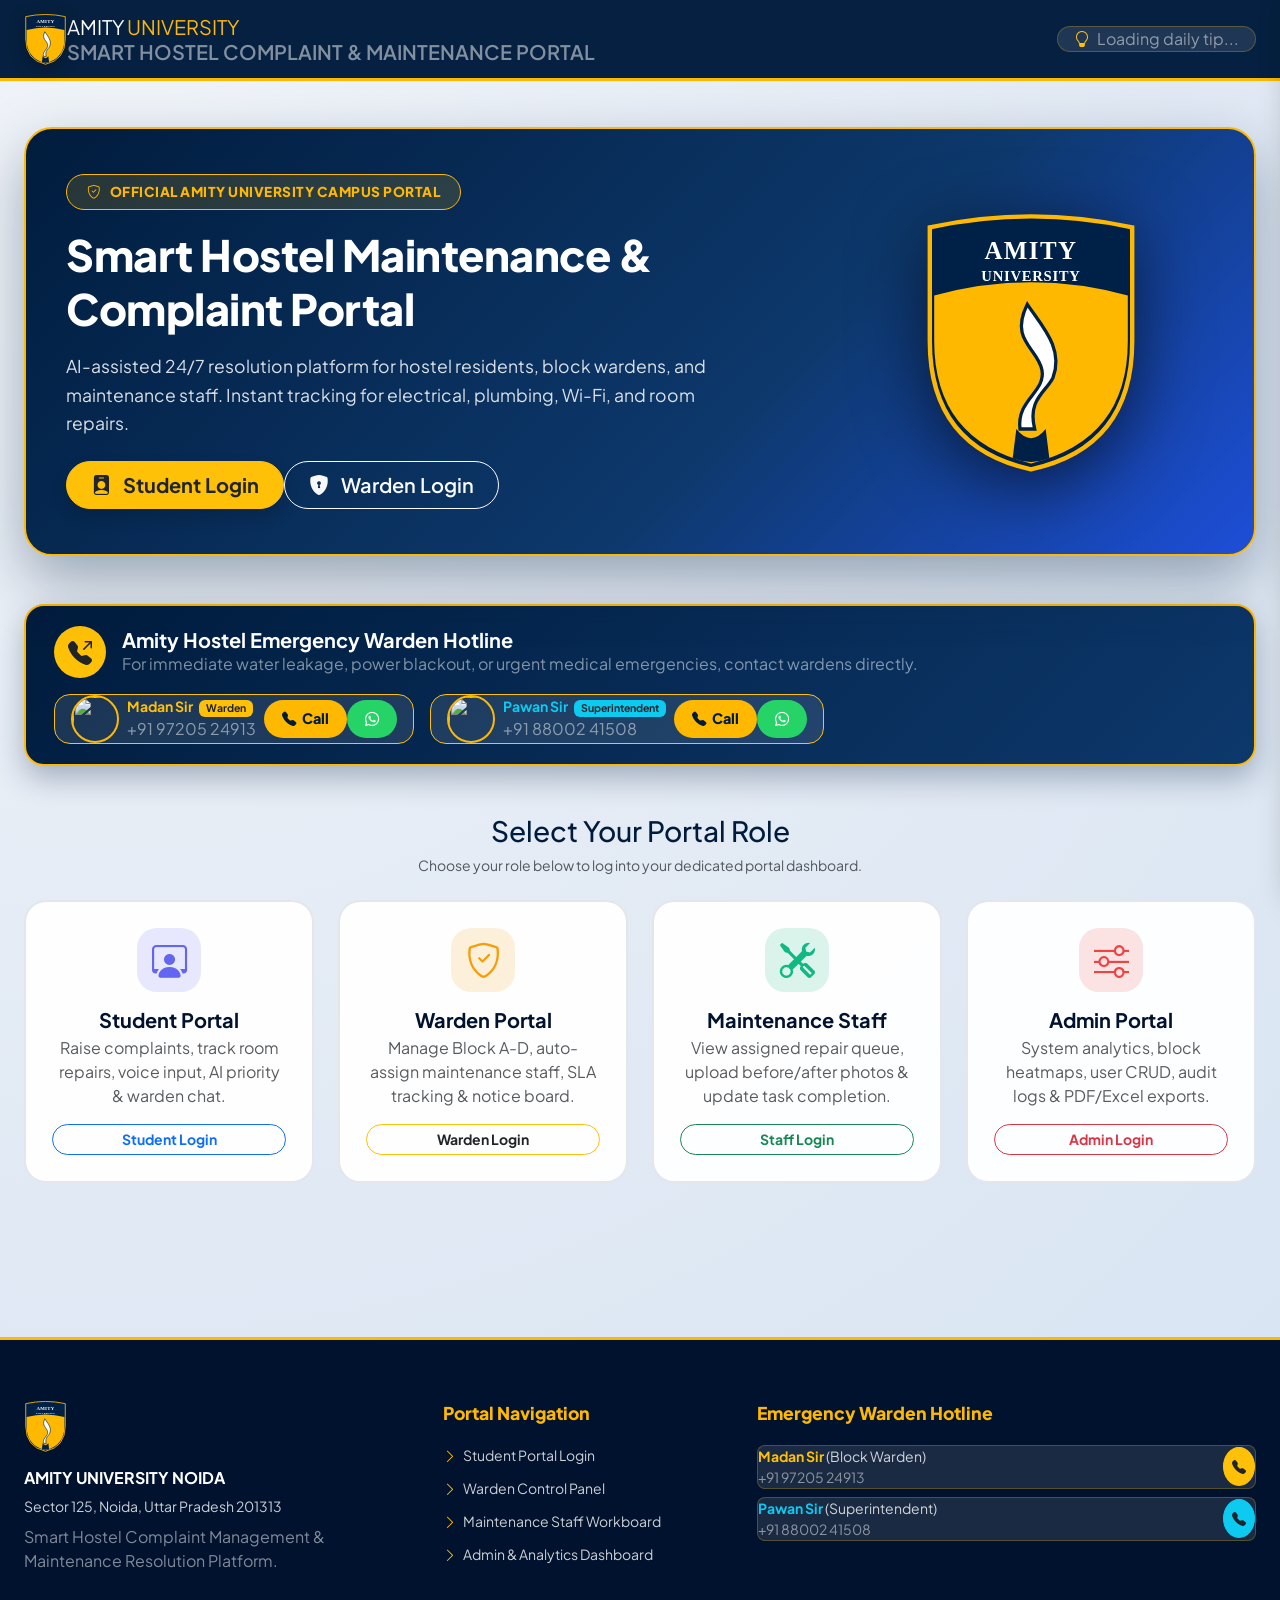
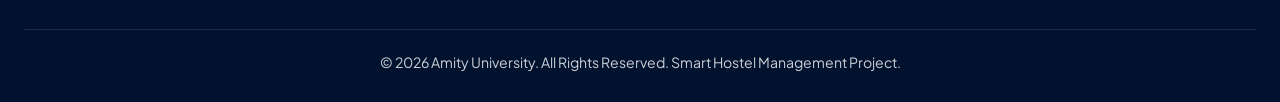
==== commit c488d5bb: "Fix logo white layer, remove moon button, and optimize mobile vs laptop responsive UI" ====
--- a/src/main/resources/static/index.html
+++ b/src/main/resources/static/index.html
@@ -2,13 +2,13 @@
 <html lang="en" data-theme="light">
 <head>
     <meta charset="UTF-8">
-    <meta name="viewport" content="width=device-width, initial-scale=1.0">
+    <meta name="viewport" content="width=device-width, initial-scale=1.0, maximum-scale=1.0, user-scalable=no">
     <title>Amity University - Smart Hostel Complaint Portal</title>
     
     <!-- Google Fonts -->
     <link rel="preconnect" href="https://fonts.googleapis.com">
     <link rel="preconnect" href="https://fonts.gstatic.com" crossorigin>
-    <link href="https://fonts.googleapis.com/css2?family=Outfit:wght@300;400;500;600;700;800&display=swap" rel="stylesheet">
+    <link href="https://fonts.googleapis.com/css2?family=Outfit:wght@400;600;700;800&family=Plus+Jakarta+Sans:wght@400;500;600;700;800&display=swap" rel="stylesheet">
     
     <!-- Bootstrap 5 CSS -->
     <link href="https://cdn.jsdelivr.net/npm/bootstrap@5.3.2/dist/css/bootstrap.min.css" rel="stylesheet">
@@ -20,75 +20,62 @@
     
     <!-- PWA Manifest -->
     <link rel="manifest" href="manifest.json">
-    <meta name="theme-color" content="#002147">
+    <meta name="theme-color" content="#001c3d">
 </head>
 <body>
 
     <!-- TOP NAVIGATION BAR (AMITY NAVY & GOLD THEME) -->
-    <nav class="navbar navbar-expand-xl glass-navbar sticky-top py-2">
-        <div class="container-fluid px-4">
-            <a class="navbar-brand d-flex align-items-center gap-3" href="#" onclick="showLandingPage()">
-                <!-- Amity University Crest Logo -->
-                <img src="assets/amity_shield.png" alt="Amity University Logo" class="amity-header-logo">
+    <nav class="navbar navbar-expand-xl glass-navbar sticky-top py-2.5">
+        <div class="container-fluid px-3 px-md-4">
+            <a class="navbar-brand d-flex align-items-center gap-2.5" href="#" onclick="showLandingPage()">
+                <!-- Transparent Amity Shield Logo (No White Border) -->
+                <img src="assets/amity_shield_transparent.svg" alt="Amity Crest Logo" class="amity-header-logo">
                 <div class="lh-sm">
-                    <div class="fw-bold text-white fs-5 letter-spacing-1">AMITY <span style="color:#FFB800">UNIVERSITY</span></div>
-                    <div class="extra-small text-white-50 fw-semibold">SMART HOSTEL COMPLAINT & MAINTENANCE PORTAL</div>
+                    <div class="fw-extrabold text-white fs-5 letter-spacing-1">AMITY <span style="color:#FFB800">UNIVERSITY</span></div>
+                    <div class="extra-small text-white-50 fw-semibold d-none d-sm-block">SMART HOSTEL COMPLAINT & MAINTENANCE PORTAL</div>
                 </div>
             </a>
 
-            <!-- Live Header Widget: Daily Maintenance Tip -->
-            <div class="d-none d-xxl-flex align-items-center bg-white bg-opacity-10 px-3 py-1.5 rounded-pill border border-warning border-opacity-25 small text-white">
+            <!-- Live Header Maintenance Tip Widget -->
+            <div class="d-none d-lg-flex align-items-center bg-white bg-opacity-10 px-3 py-1.5 rounded-pill border border-warning border-opacity-25 text-white">
                 <div class="extra-small text-truncate text-white-50" style="max-width: 320px;" id="maintenanceTipWidget">
                     <i class="bi bi-lightbulb text-warning me-1"></i> <span id="dailyTipText">Loading daily tip...</span>
                 </div>
             </div>
 
-            <!-- Right Controls -->
-            <div class="d-flex align-items-center gap-3">
-                <button class="btn btn-outline-warning btn-sm rounded-circle p-2" id="themeToggleBtn" onclick="toggleTheme()" title="Toggle Dark/Light Mode">
-                    <i class="bi bi-moon-stars-fill" id="themeIcon"></i>
-                </button>
-
-                <!-- Active Session State / Profile Dropdown -->
-                <div id="loggedUserContainer" class="d-none">
-                    <div class="dropdown">
-                        <button class="btn btn-warning text-dark btn-sm rounded-pill px-3 border-0 fw-bold d-flex align-items-center gap-2 shadow-sm" type="button" data-bs-toggle="dropdown">
-                            <img id="userAvatarImg" src="https://ui-avatars.com/api/?name=Rahul+Sharma&background=002147&color=ffb800&rounded=true" width="26" height="26" class="rounded-circle border border-dark">
-                            <span id="currentUserLabel">Rahul Sharma (Student)</span>
-                        </button>
-                        <ul class="dropdown-menu dropdown-menu-end shadow border-0 rounded-4 p-2">
-                            <li><a class="dropdown-item rounded-3" href="#" onclick="showLandingPage()"><i class="bi bi-arrow-left-right me-2"></i> Switch Portal</a></li>
-                            <li><a class="dropdown-item rounded-3 text-danger" href="#" onclick="handleLogout()"><i class="bi bi-box-arrow-right me-2"></i> Logout</a></li>
-                        </ul>
-                    </div>
-                </div>
-
-                <div id="loginBtnContainer">
-                    <button class="btn btn-warning text-dark fw-bold rounded-pill px-4" onclick="openLoginModal('STUDENT')">
-                        <i class="bi bi-box-arrow-in-right me-1"></i> Portal Login
+            <!-- Active User Profile Dropdown (Only when logged into a portal) -->
+            <div id="loggedUserContainer" class="d-none">
+                <div class="dropdown">
+                    <button class="btn btn-warning text-dark btn-sm rounded-pill px-3 border-0 fw-bold d-flex align-items-center gap-2 shadow-sm" type="button" data-bs-toggle="dropdown">
+                        <img id="userAvatarImg" src="https://ui-avatars.com/api/?name=Rahul+Sharma&background=001c3d&color=ffb800&rounded=true" width="26" height="26" class="rounded-circle border border-dark">
+                        <span id="currentUserLabel">Rahul Sharma</span>
                     </button>
+                    <ul class="dropdown-menu dropdown-menu-end shadow border-0 rounded-4 p-2">
+                        <li><a class="dropdown-item rounded-3" href="#" onclick="showLandingPage()"><i class="bi bi-arrow-left-right me-2"></i> Switch Portal</a></li>
+                        <li><a class="dropdown-item rounded-3 text-danger" href="#" onclick="handleLogout()"><i class="bi bi-box-arrow-right me-2"></i> Logout</a></li>
+                    </ul>
                 </div>
             </div>
         </div>
     </nav>
 
     <!-- MAIN APP CONTAINER -->
-    <main class="container-fluid px-4 py-3">
+    <main class="container-fluid px-3 px-md-4 py-3">
 
         <!-- ==================== LANDING HERO SECTION ==================== -->
         <section id="landingHeroSection" class="hero-section">
             
             <!-- Hero Banner Card -->
-            <div class="hero-banner-card mb-5">
+            <div class="hero-banner-card mb-4 mb-md-5">
                 <div class="row align-items-center g-4">
-                    <div class="col-lg-7">
+                    <div class="col-lg-8">
                         <div class="hero-badge-pill">
                             <i class="bi bi-shield-check"></i> Official Amity University Campus Portal
                         </div>
                         <h1 class="hero-title mb-3">Smart Hostel Maintenance & Complaint Portal</h1>
                         <p class="hero-subtitle mb-4">AI-assisted 24/7 resolution platform for hostel residents, block wardens, and maintenance staff. Instant tracking for electrical, plumbing, Wi-Fi, and room repairs.</p>
                         
-                        <div class="d-flex flex-wrap gap-3">
+                        <div class="d-flex flex-wrap gap-2.5">
                             <button class="btn btn-warning btn-lg text-dark fw-bold rounded-pill px-4 shadow" onclick="openLoginModal('STUDENT')">
                                 <i class="bi bi-person-badge-fill me-2"></i> Student Login
                             </button>
@@ -97,16 +84,16 @@
                             </button>
                         </div>
                     </div>
-                    <div class="col-lg-5 text-center d-none d-lg-block">
-                        <img src="assets/amity_shield.png" alt="Amity Crest" style="width: 220px; filter: drop-shadow(0 15px 30px rgba(0,0,0,0.5));">
+                    <div class="col-lg-4 text-center d-none d-lg-block">
+                        <img src="assets/amity_shield_transparent.svg" alt="Amity Crest" style="width: 220px; filter: drop-shadow(0 15px 35px rgba(0,0,0,0.6));">
                     </div>
                 </div>
             </div>
 
             <!-- EMERGENCY WARDEN HOTLINE BANNER (MADAN SIR & PAWAN SIR) -->
-            <div class="warden-hotline-card mb-5 d-flex flex-wrap align-items-center justify-content-between gap-3">
+            <div class="warden-hotline-card mb-4 mb-md-5 d-flex flex-wrap align-items-center justify-content-between gap-3">
                 <div class="d-flex align-items-center gap-3">
-                    <div class="bg-warning text-dark rounded-circle p-3 d-flex align-items-center justify-content-center" style="width:52px; height:52px;">
+                    <div class="bg-warning text-dark rounded-circle p-3 d-flex align-items-center justify-content-center" style="width:52px; height:52px; flex-shrink: 0;">
                         <i class="bi bi-telephone-outbound-fill fs-4"></i>
                     </div>
                     <div>
@@ -115,28 +102,32 @@
                     </div>
                 </div>
                 
-                <div class="d-flex flex-wrap align-items-center gap-3">
+                <div class="d-flex flex-wrap align-items-center gap-3 w-100-mobile">
                     <!-- Madan Sir Contact -->
-                    <div class="d-flex align-items-center gap-2 bg-white bg-opacity-10 p-2 px-3 rounded-4 border border-warning border-opacity-30">
-                        <img src="https://ui-avatars.com/api/?name=Madan+Sir&background=ffb800&color=002147&rounded=true" class="warden-avatar">
-                        <div>
-                            <div class="fw-bold text-warning small">Madan Sir <span class="badge bg-warning text-dark extra-small ms-1">Block Warden</span></div>
-                            <div class="extra-small text-white-50">+91 97205 24913</div>
-                        </div>
-                        <div class="d-flex gap-1 ms-2">
+                    <div class="d-flex align-items-center justify-content-between gap-2 bg-white bg-opacity-10 p-2.5 px-3 rounded-4 border border-warning border-opacity-30 flex-grow-1">
+                        <div class="d-flex align-items-center gap-2">
+                            <img src="https://ui-avatars.com/api/?name=Madan+Sir&background=ffb800&color=001c3d&rounded=true" class="warden-avatar">
+                            <div>
+                                <div class="fw-bold text-warning small">Madan Sir <span class="badge bg-warning text-dark extra-small ms-1">Warden</span></div>
+                                <div class="extra-small text-white-50">+91 97205 24913</div>
+                            </div>
+                        </div>
+                        <div class="d-flex gap-1.5">
                             <a href="tel:+919720524913" class="btn-call-warden" title="Call Madan Sir"><i class="bi bi-telephone-fill"></i> Call</a>
                             <a href="https://wa.me/919720524913?text=Hello%20Madan%20Sir,%20Hostel%20Emergency" target="_blank" class="btn-whatsapp-warden" title="WhatsApp Madan Sir"><i class="bi bi-whatsapp"></i></a>
                         </div>
                     </div>
 
                     <!-- Pawan Sir Contact -->
-                    <div class="d-flex align-items-center gap-2 bg-white bg-opacity-10 p-2 px-3 rounded-4 border border-warning border-opacity-30">
-                        <img src="https://ui-avatars.com/api/?name=Pawan+Sir&background=2563eb&color=fff&rounded=true" class="warden-avatar">
-                        <div>
-                            <div class="fw-bold text-info small">Pawan Sir <span class="badge bg-info text-dark extra-small ms-1">Superintendent</span></div>
-                            <div class="extra-small text-white-50">+91 88002 41508</div>
-                        </div>
-                        <div class="d-flex gap-1 ms-2">
+                    <div class="d-flex align-items-center justify-content-between gap-2 bg-white bg-opacity-10 p-2.5 px-3 rounded-4 border border-warning border-opacity-30 flex-grow-1">
+                        <div class="d-flex align-items-center gap-2">
+                            <img src="https://ui-avatars.com/api/?name=Pawan+Sir&background=1d4ed8&color=fff&rounded=true" class="warden-avatar">
+                            <div>
+                                <div class="fw-bold text-info small">Pawan Sir <span class="badge bg-info text-dark extra-small ms-1">Superintendent</span></div>
+                                <div class="extra-small text-white-50">+91 88002 41508</div>
+                            </div>
+                        </div>
+                        <div class="d-flex gap-1.5">
                             <a href="tel:+918800241508" class="btn-call-warden" title="Call Pawan Sir"><i class="bi bi-telephone-fill"></i> Call</a>
                             <a href="https://wa.me/918800241508?text=Hello%20Pawan%20Sir,%20Hostel%20Emergency" target="_blank" class="btn-whatsapp-warden" title="WhatsApp Pawan Sir"><i class="bi bi-whatsapp"></i></a>
                         </div>
@@ -150,52 +141,60 @@
                 <p class="text-muted small">Choose your role below to log into your dedicated portal dashboard.</p>
             </div>
 
-            <div class="row g-4 mb-5">
+            <div class="row g-3 g-md-4 mb-5">
                 <!-- 1. Student Portal Card -->
-                <div class="col-md-3">
+                <div class="col-6 col-lg-3">
                     <div class="role-select-card role-student" onclick="openLoginModal('STUDENT')">
-                        <div class="role-select-icon">
-                            <i class="bi bi-person-workspace"></i>
-                        </div>
-                        <h5 class="fw-bold mb-1">Student Portal</h5>
-                        <p class="text-muted extra-small mb-3">Raise complaints, track room repairs, voice input, AI priority & warden chat.</p>
-                        <span class="btn btn-sm btn-outline-primary rounded-pill px-3 fw-semibold">Login as Student</span>
+                        <div>
+                            <div class="role-select-icon">
+                                <i class="bi bi-person-workspace"></i>
+                            </div>
+                            <h5 class="fw-bold mb-1">Student Portal</h5>
+                            <p class="text-muted extra-small mb-3 d-none d-sm-block">Raise complaints, track room repairs, voice input, AI priority & warden chat.</p>
+                        </div>
+                        <span class="btn btn-sm btn-outline-primary rounded-pill px-3 fw-bold w-100">Student Login</span>
                     </div>
                 </div>
 
                 <!-- 2. Warden Portal Card -->
-                <div class="col-md-3">
+                <div class="col-6 col-lg-3">
                     <div class="role-select-card role-warden" onclick="openLoginModal('WARDEN')">
-                        <div class="role-select-icon">
-                            <i class="bi bi-shield-check"></i>
-                        </div>
-                        <h5 class="fw-bold mb-1">Warden Portal</h5>
-                        <p class="text-muted extra-small mb-3">Manage Block A-D, auto-assign maintenance staff, SLA tracking & notice board.</p>
-                        <span class="btn btn-sm btn-outline-warning text-dark rounded-pill px-3 fw-semibold">Login as Warden</span>
+                        <div>
+                            <div class="role-select-icon">
+                                <i class="bi bi-shield-check"></i>
+                            </div>
+                            <h5 class="fw-bold mb-1">Warden Portal</h5>
+                            <p class="text-muted extra-small mb-3 d-none d-sm-block">Manage Block A-D, auto-assign maintenance staff, SLA tracking & notice board.</p>
+                        </div>
+                        <span class="btn btn-sm btn-outline-warning text-dark rounded-pill px-3 fw-bold w-100">Warden Login</span>
                     </div>
                 </div>
 
                 <!-- 3. Maintenance Staff Portal Card -->
-                <div class="col-md-3">
+                <div class="col-6 col-lg-3">
                     <div class="role-select-card role-staff" onclick="openLoginModal('STAFF')">
-                        <div class="role-select-icon">
-                            <i class="bi bi-tools"></i>
-                        </div>
-                        <h5 class="fw-bold mb-1">Maintenance Staff</h5>
-                        <p class="text-muted extra-small mb-3">View assigned repair queue, upload before/after photos & update task completion.</p>
-                        <span class="btn btn-sm btn-outline-success rounded-pill px-3 fw-semibold">Login as Staff</span>
+                        <div>
+                            <div class="role-select-icon">
+                                <i class="bi bi-tools"></i>
+                            </div>
+                            <h5 class="fw-bold mb-1">Maintenance Staff</h5>
+                            <p class="text-muted extra-small mb-3 d-none d-sm-block">View assigned repair queue, upload before/after photos & update task completion.</p>
+                        </div>
+                        <span class="btn btn-sm btn-outline-success rounded-pill px-3 fw-bold w-100">Staff Login</span>
                     </div>
                 </div>
 
                 <!-- 4. Admin Portal Card -->
-                <div class="col-md-3">
+                <div class="col-6 col-lg-3">
                     <div class="role-select-card role-admin" onclick="openLoginModal('ADMIN')">
-                        <div class="role-select-icon">
-                            <i class="bi bi-sliders"></i>
-                        </div>
-                        <h5 class="fw-bold mb-1">Admin Portal</h5>
-                        <p class="text-muted extra-small mb-3">System analytics, block heatmaps, user CRUD, audit logs & PDF/Excel exports.</p>
-                        <span class="btn btn-sm btn-outline-danger rounded-pill px-3 fw-semibold">Login as Admin</span>
+                        <div>
+                            <div class="role-select-icon">
+                                <i class="bi bi-sliders"></i>
+                            </div>
+                            <h5 class="fw-bold mb-1">Admin Portal</h5>
+                            <p class="text-muted extra-small mb-3 d-none d-sm-block">System analytics, block heatmaps, user CRUD, audit logs & PDF/Excel exports.</p>
+                        </div>
+                        <span class="btn btn-sm btn-outline-danger rounded-pill px-3 fw-bold w-100">Admin Login</span>
                     </div>
                 </div>
             </div>
@@ -205,24 +204,24 @@
 
         <!-- ==================== 1. STUDENT PORTAL ==================== -->
         <section id="studentPortal" class="role-section d-none">
-            <div class="d-flex justify-content-between align-items-center mb-4">
+            <div class="d-flex flex-wrap justify-content-between align-items-center gap-3 mb-4">
                 <div>
                     <h3 class="fw-extrabold mb-1" style="color:var(--amity-navy);">Student Complaint Portal</h3>
                     <p class="text-muted small mb-0">Track your hostel complaints, request maintenance, and communicate with Amity wardens.</p>
                 </div>
                 <div class="d-flex gap-2">
-                    <button class="btn btn-outline-secondary rounded-pill px-3" onclick="showLandingPage()"><i class="bi bi-arrow-left"></i> Back to Home</button>
+                    <button class="btn btn-outline-secondary rounded-pill px-3" onclick="showLandingPage()"><i class="bi bi-arrow-left"></i> Home</button>
                     <button class="btn btn-warning text-dark fw-bold rounded-pill px-4 shadow-sm" data-bs-toggle="modal" data-bs-target="#raiseComplaintModal">
-                        <i class="bi bi-plus-lg me-1"></i> Raise New Complaint
+                        <i class="bi bi-plus-lg me-1"></i> Raise Complaint
                     </button>
                 </div>
             </div>
 
             <!-- Colorful Stat Cards -->
             <div class="row g-3 mb-4">
-                <div class="col-md-3">
+                <div class="col-6 col-md-3">
                     <div class="glass-card p-3 d-flex align-items-center gap-3 card-gradient-purple">
-                        <div class="stat-icon-white">
+                        <div class="stat-icon-white d-none d-sm-flex">
                             <i class="bi bi-ticket-detailed"></i>
                         </div>
                         <div>
@@ -231,9 +230,9 @@
                         </div>
                     </div>
                 </div>
-                <div class="col-md-3">
+                <div class="col-6 col-md-3">
                     <div class="glass-card p-3 d-flex align-items-center gap-3 card-gradient-amber">
-                        <div class="stat-icon-white">
+                        <div class="stat-icon-white d-none d-sm-flex">
                             <i class="bi bi-clock-history"></i>
                         </div>
                         <div>
@@ -242,9 +241,9 @@
                         </div>
                     </div>
                 </div>
-                <div class="col-md-3">
+                <div class="col-6 col-md-3">
                     <div class="glass-card p-3 d-flex align-items-center gap-3 card-gradient-emerald">
-                        <div class="stat-icon-white">
+                        <div class="stat-icon-white d-none d-sm-flex">
                             <i class="bi bi-check-circle"></i>
                         </div>
                         <div>
@@ -253,12 +252,12 @@
                         </div>
                     </div>
                 </div>
-                <div class="col-md-3">
+                <div class="col-6 col-md-3">
                     <!-- FREE API: Joke & Student Refreshment Widget -->
                     <div class="glass-card p-3 card-gradient-rose">
                         <div class="d-flex justify-content-between align-items-center mb-1">
-                            <span class="text-white-50 extra-small fw-bold"><i class="bi bi-emoji-smile me-1"></i> Student Refreshment</span>
-                            <button class="btn btn-link btn-sm p-0 text-white extra-small" onclick="fetchRandomJoke()"><i class="bi bi-arrow-clockwise"></i> Next</button>
+                            <span class="text-white-50 extra-small fw-bold"><i class="bi bi-emoji-smile me-1"></i> Refreshment</span>
+                            <button class="btn btn-link btn-sm p-0 text-white extra-small" onclick="fetchRandomJoke()"><i class="bi bi-arrow-clockwise"></i></button>
                         </div>
                         <div class="extra-small text-truncate fw-semibold text-white" id="jokeWidgetText" style="max-width: 220px;">Fetching student joke...</div>
                     </div>
@@ -266,10 +265,10 @@
             </div>
 
             <!-- Student Complaints Table & Filter -->
-            <div class="glass-card p-4">
+            <div class="glass-card p-3 p-md-4">
                 <div class="d-flex flex-wrap justify-content-between align-items-center gap-3 mb-3">
                     <h5 class="fw-bold mb-0"><i class="bi bi-list-stars text-warning me-2"></i>My Complaint History</h5>
-                    <div class="d-flex gap-2">
+                    <div class="d-flex gap-2 w-100-mobile">
                         <input type="text" class="form-control form-control-sm rounded-pill px-3" id="stSearchInput" placeholder="Search complaint title..." onkeyup="filterStudentComplaints()">
                         <select class="form-select form-select-sm rounded-pill px-3" id="stStatusFilter" onchange="filterStudentComplaints()">
                             <option value="ALL">All Status</option>
@@ -305,40 +304,40 @@
 
         <!-- ==================== 2. WARDEN PORTAL ==================== -->
         <section id="wardenPortal" class="role-section d-none">
-            <div class="d-flex justify-content-between align-items-center mb-4">
+            <div class="d-flex flex-wrap justify-content-between align-items-center gap-3 mb-4">
                 <div>
                     <h3 class="fw-extrabold mb-1" style="color:var(--amity-navy);">Warden Control Dashboard</h3>
                     <p class="text-muted small mb-0">Oversee Amity hostel blocks, auto-assign tasks to staff, and issue notices.</p>
                 </div>
                 <div class="d-flex gap-2">
-                    <button class="btn btn-outline-secondary rounded-pill px-3" onclick="showLandingPage()"><i class="bi bi-arrow-left"></i> Back to Home</button>
+                    <button class="btn btn-outline-secondary rounded-pill px-3" onclick="showLandingPage()"><i class="bi bi-arrow-left"></i> Home</button>
                     <button class="btn btn-secondary rounded-pill px-4 shadow-sm fw-medium" data-bs-toggle="modal" data-bs-target="#noticeBoardModal">
-                        <i class="bi bi-megaphone me-1"></i> Post Hostel Notice
+                        <i class="bi bi-megaphone me-1"></i> Post Notice
                     </button>
                 </div>
             </div>
 
             <!-- Warden Stats Cards -->
             <div class="row g-3 mb-4">
-                <div class="col-md-3">
+                <div class="col-6 col-md-3">
                     <div class="glass-card p-3 border-start border-4 border-primary">
                         <div class="text-muted small">Total Block Complaints</div>
                         <h3 class="fw-bold text-primary mb-0" id="wdTotal">18</h3>
                     </div>
                 </div>
-                <div class="col-md-3">
+                <div class="col-6 col-md-3">
                     <div class="glass-card p-3 border-start border-4 border-danger">
                         <div class="text-muted small">High Priority Critical</div>
                         <h3 class="fw-bold text-danger mb-0" id="wdHighPriority">4</h3>
                     </div>
                 </div>
-                <div class="col-md-3">
+                <div class="col-6 col-md-3">
                     <div class="glass-card p-3 border-start border-4 border-warning">
-                        <div class="text-muted small">Pending Staff Assignment</div>
+                        <div class="text-muted small">Pending Assignment</div>
                         <h3 class="fw-bold text-warning mb-0" id="wdUnassigned">3</h3>
                     </div>
                 </div>
-                <div class="col-md-3">
+                <div class="col-6 col-md-3">
                     <div class="glass-card p-3 border-start border-4 border-success">
                         <div class="text-muted small">Resolved Today</div>
                         <h3 class="fw-bold text-success mb-0" id="wdResolvedToday">6</h3>
@@ -347,10 +346,10 @@
             </div>
 
             <!-- Warden Table -->
-            <div class="glass-card p-4">
+            <div class="glass-card p-3 p-md-4">
                 <div class="d-flex justify-content-between align-items-center mb-3">
                     <h5 class="fw-bold mb-0">Hostel Block Complaints Management</h5>
-                    <span class="badge bg-primary rounded-pill px-3">Block A & B Assigned</span>
+                    <span class="badge bg-primary rounded-pill px-3">Block A & B</span>
                 </div>
                 <div class="table-responsive">
                     <table class="table table-hover align-middle">
@@ -382,7 +381,7 @@
                     <h3 class="fw-extrabold mb-1" style="color:var(--amity-navy);">Maintenance Staff Workboard</h3>
                     <p class="text-muted small mb-0">View assigned repair duties, update status, and upload before/after photos.</p>
                 </div>
-                <button class="btn btn-outline-secondary rounded-pill px-3" onclick="showLandingPage()"><i class="bi bi-arrow-left"></i> Back to Home</button>
+                <button class="btn btn-outline-secondary rounded-pill px-3" onclick="showLandingPage()"><i class="bi bi-arrow-left"></i> Home</button>
             </div>
 
             <div class="row g-4">
@@ -420,15 +419,15 @@
 
         <!-- ==================== 4. ADMIN PORTAL ==================== -->
         <section id="adminPortal" class="role-section d-none">
-            <div class="d-flex justify-content-between align-items-center mb-4">
+            <div class="d-flex flex-wrap justify-content-between align-items-center gap-3 mb-4">
                 <div>
                     <h3 class="fw-extrabold mb-1" style="color:var(--amity-navy);">System Administration & Analytics</h3>
                     <p class="text-muted small mb-0">Master controls, category heatmaps, system reports, audit trails, and data backups.</p>
                 </div>
                 <div class="d-flex gap-2">
-                    <button class="btn btn-outline-secondary rounded-pill px-3" onclick="showLandingPage()"><i class="bi bi-arrow-left"></i> Back to Home</button>
-                    <button class="btn btn-outline-primary btn-sm rounded-pill px-3" onclick="exportDataToExcel()"><i class="bi bi-file-earmark-excel me-1"></i> Export Excel</button>
-                    <button class="btn btn-outline-danger btn-sm rounded-pill px-3" onclick="exportDataToPDF()"><i class="bi bi-file-earmark-pdf me-1"></i> Export PDF</button>
+                    <button class="btn btn-outline-secondary rounded-pill px-3" onclick="showLandingPage()"><i class="bi bi-arrow-left"></i> Home</button>
+                    <button class="btn btn-outline-primary btn-sm rounded-pill px-3" onclick="exportDataToExcel()"><i class="bi bi-file-earmark-excel me-1"></i> Excel</button>
+                    <button class="btn btn-outline-danger btn-sm rounded-pill px-3" onclick="exportDataToPDF()"><i class="bi bi-file-earmark-pdf me-1"></i> PDF</button>
                 </div>
             </div>
 
@@ -499,10 +498,10 @@
 
     <!-- FOOTER DESIGN -->
     <footer class="footer-amity">
-        <div class="container-fluid px-4">
+        <div class="container-fluid px-3 px-md-4">
             <div class="row g-4">
                 <div class="col-lg-4">
-                    <img src="assets/amity_logo_full.png" alt="Amity Logo" class="footer-logo rounded-2 shadow-sm">
+                    <img src="assets/amity_shield_transparent.svg" alt="Amity Logo" class="footer-logo">
                     <h6 class="fw-bold text-white mb-2">AMITY UNIVERSITY NOIDA</h6>
                     <p class="small mb-2">Sector 125, Noida, Uttar Pradesh 201313</p>
                     <p class="extra-small text-white-50">Smart Hostel Complaint Management & Maintenance Resolution Platform.</p>
@@ -557,7 +556,7 @@
                     <form id="loginForm" onsubmit="handleModalLogin(event)">
                         <input type="hidden" id="loginRoleInput" value="STUDENT">
                         <div class="mb-3 text-center">
-                            <img id="loginAvatarPreview" src="https://ui-avatars.com/api/?name=Student+Portal&background=002147&color=ffb800&rounded=true" width="70" height="70" class="rounded-circle border border-2 border-warning mb-2 shadow-sm">
+                            <img id="loginAvatarPreview" src="https://ui-avatars.com/api/?name=Student+Portal&background=001c3d&color=ffb800&rounded=true" width="70" height="70" class="rounded-circle border border-2 border-warning mb-2 shadow-sm">
                             <h6 class="fw-bold mb-0" id="loginRoleLabel">Student Login</h6>
                             <span class="extra-small text-muted">Enter credentials or click login to access portal</span>
                         </div>
@@ -569,7 +568,7 @@
                             <label class="form-label fw-semibold small">Password</label>
                             <input type="password" class="form-control rounded-3" id="loginPassword" value="password123" required>
                         </div>
-                        <button type="submit" class="btn btn-warning text-dark fw-bold w-100 rounded-pill py-2 shadow-sm">
+                        <button type="submit" class="btn btn-warning text-dark fw-bold w-100 rounded-pill py-2.5 shadow-sm">
                             Enter Portal <i class="bi bi-arrow-right ms-1"></i>
                         </button>
                     </form>
--- a/src/main/resources/static/css/style.css
+++ b/src/main/resources/static/css/style.css
@@ -1,38 +1,28 @@
-/* AMITY UNIVERSITY SMART HOSTEL - Glassmorphism Theme & Hero/Footer Design */
+/* AMITY UNIVERSITY SMART HOSTEL - Responsive Mobile & Desktop Theme */
+@import url('https://fonts.googleapis.com/css2?family=Plus+Jakarta+Sans:wght@400;500;600;700;800&family=Outfit:wght@400;600;700;800&display=swap');
+
 :root {
-  --amity-navy: #002147;
+  --amity-navy: #001c3d;
   --amity-navy-light: #0d386b;
   --amity-gold: #ffb800;
   --amity-gold-hover: #e0a200;
-  --primary: #002147;
-  --primary-hover: #0d386b;
+  --amity-blue-accent: #1d4ed8;
+  
+  --primary: #001c3d;
   --secondary: #ffb800;
   --success: #10b981;
   --warning: #f59e0b;
   --danger: #ef4444;
-  --info: #06b6d4;
-
-  --bg-gradient: radial-gradient(circle at 10% 20%, rgba(226, 234, 252, 0.95) 0%, rgba(240, 244, 248, 0.95) 90%);
-  --card-bg: rgba(255, 255, 255, 0.9);
-  --card-border: rgba(0, 33, 71, 0.12);
+
+  --bg-gradient: radial-gradient(circle at 10% 10%, #f0f4f9 0%, #e2eaf4 50%, #d5e3f3 100%);
+  --card-bg: rgba(255, 255, 255, 0.94);
+  --card-border: rgba(0, 28, 61, 0.1);
   --text-main: #00122e;
   --text-muted: #475569;
-  --navbar-bg: rgba(0, 33, 71, 0.96);
-  --shadow-sm: 0 8px 25px rgba(0, 33, 71, 0.08);
-  --shadow-lg: 0 15px 35px rgba(0, 33, 71, 0.18);
-  --glass-blur: blur(16px);
+  --navbar-bg: rgba(0, 28, 61, 0.98);
+  --shadow-sm: 0 8px 25px rgba(0, 28, 61, 0.06);
+  --shadow-lg: 0 20px 40px rgba(0, 28, 61, 0.16);
   --transition: all 0.3s cubic-bezier(0.4, 0, 0.2, 1);
-}
-
-[data-theme="dark"] {
-  --bg-gradient: radial-gradient(circle at 50% 20%, #001633 0%, #000c1f 60%, #00050d 100%);
-  --card-bg: rgba(13, 30, 56, 0.88);
-  --card-border: rgba(255, 184, 0, 0.2);
-  --text-main: #f8fafc;
-  --text-muted: #cbd5e1;
-  --navbar-bg: rgba(0, 16, 38, 0.98);
-  --shadow-sm: 0 8px 25px rgba(0, 0, 0, 0.5);
-  --shadow-lg: 0 15px 35px rgba(0, 0, 0, 0.8);
 }
 
 * {
@@ -42,7 +32,7 @@
 }
 
 body {
-  font-family: 'Outfit', 'Inter', system-ui, -apple-system, sans-serif;
+  font-family: 'Plus Jakarta Sans', 'Outfit', sans-serif;
   background: var(--bg-gradient);
   color: var(--text-main);
   min-height: 100vh;
@@ -53,8 +43,8 @@
 /* Glassmorphism Cards */
 .glass-card {
   background: var(--card-bg);
-  backdrop-filter: var(--glass-blur);
-  -webkit-backdrop-filter: var(--glass-blur);
+  backdrop-filter: blur(16px);
+  -webkit-backdrop-filter: blur(16px);
   border: 1.5px solid var(--card-border);
   border-radius: 20px;
   box-shadow: var(--shadow-sm);
@@ -62,104 +52,102 @@
 }
 
 .glass-card:hover {
-  transform: translateY(-5px);
+  transform: translateY(-4px);
   box-shadow: var(--shadow-lg);
 }
 
+/* Navbar */
 .glass-navbar {
   background: var(--navbar-bg);
-  backdrop-filter: var(--glass-blur);
-  border-bottom: 2.5px solid var(--amity-gold);
-}
-
-/* Header Brand Logo */
+  backdrop-filter: blur(16px);
+  border-bottom: 3px solid var(--amity-gold);
+}
+
+/* Header Brand Logo (No White Border Outline) */
 .amity-header-logo {
   height: 52px;
-  filter: drop-shadow(0 2px 5px rgba(0,0,0,0.4));
+  width: auto;
+  object-fit: contain;
+  filter: drop-shadow(0 4px 8px rgba(0,0,0,0.3));
+  background: transparent !important;
+  border: none !important;
 }
 
 /* HERO SECTION DESIGN */
 .hero-section {
-  padding: 60px 0 40px;
-  position: relative;
+  padding: 30px 0 20px;
 }
 
 .hero-banner-card {
-  background: linear-gradient(135deg, #002147 0%, #0d386b 60%, #1e3a8a 100%);
-  border: 2px solid var(--amity-gold);
+  background: linear-gradient(135deg, #001c3d 0%, #0d386b 60%, #1d4ed8 100%);
+  border: 2.5px solid var(--amity-gold);
   border-radius: 28px;
-  padding: 50px 40px;
-  color: #fff;
-  box-shadow: 0 20px 50px rgba(0, 33, 71, 0.3);
+  padding: 45px 40px;
+  color: #fff;
+  box-shadow: 0 25px 60px rgba(0, 28, 61, 0.35);
   position: relative;
   overflow: hidden;
 }
 
-.hero-banner-card::after {
-  content: '';
-  position: absolute;
-  top: -50%;
-  right: -20%;
-  width: 500px;
-  height: 500px;
-  background: radial-gradient(circle, rgba(255, 184, 0, 0.15) 0%, transparent 70%);
-  pointer-events: none;
-}
-
 .hero-badge-pill {
   background: rgba(255, 184, 0, 0.15);
-  border: 1px solid var(--amity-gold);
+  border: 1.5px solid var(--amity-gold);
   color: var(--amity-gold);
-  font-weight: 700;
+  font-weight: 800;
   font-size: 0.85rem;
-  padding: 6px 18px;
+  padding: 7px 20px;
   border-radius: 30px;
   display: inline-flex;
   align-items: center;
   gap: 8px;
-  margin-bottom: 20px;
+  margin-bottom: 18px;
+  text-transform: uppercase;
+  letter-spacing: 0.5px;
 }
 
 .hero-title {
-  font-size: 2.8rem;
-  font-weight: 800;
-  line-height: 1.2;
+  font-size: 2.7rem;
+  font-weight: 800;
+  line-height: 1.25;
   letter-spacing: -0.5px;
 }
 
 .hero-subtitle {
-  font-size: 1.15rem;
-  color: rgba(255, 255, 255, 0.8);
+  font-size: 1.1rem;
+  color: rgba(255, 255, 255, 0.85);
   max-width: 650px;
+  line-height: 1.6;
 }
 
 /* Role Login Selection Cards */
 .role-select-card {
   background: var(--card-bg);
   border: 2px solid var(--card-border);
-  border-radius: 20px;
-  padding: 24px;
+  border-radius: 22px;
+  padding: 26px;
   text-align: center;
   cursor: pointer;
   transition: var(--transition);
-  position: relative;
-  overflow: hidden;
+  height: 100%;
+  display: flex;
+  flex-direction: column;
+  justify-content: space-between;
 }
 
 .role-select-card:hover {
   transform: translateY(-8px);
   border-color: var(--amity-gold);
-  box-shadow: 0 15px 30px rgba(0, 33, 71, 0.2);
+  box-shadow: 0 18px 35px rgba(0, 28, 61, 0.2);
 }
 
 .role-select-icon {
   width: 64px;
   height: 64px;
-  border-radius: 18px;
+  border-radius: 20px;
   display: flex;
   align-items: center;
   justify-content: center;
-  font-size: 2rem;
+  font-size: 2.2rem;
   margin: 0 auto 16px;
   transition: var(--transition);
 }
@@ -174,7 +162,7 @@
 }
 
 /* Colorful Stat Cards Gradient Fill */
-.card-gradient-purple { background: linear-gradient(135deg, #6366f1 0%, #8b5cf6 100%); color: #fff; }
+.card-gradient-purple { background: linear-gradient(135deg, #4f46e5 0%, #7c3aed 100%); color: #fff; }
 .card-gradient-amber { background: linear-gradient(135deg, #f59e0b 0%, #d97706 100%); color: #fff; }
 .card-gradient-emerald { background: linear-gradient(135deg, #10b981 0%, #059669 100%); color: #fff; }
 .card-gradient-rose { background: linear-gradient(135deg, #f43f5e 0%, #e11d48 100%); color: #fff; }
@@ -194,124 +182,72 @@
 
 /* Emergency Warden Hotline Bar */
 .warden-hotline-card {
-  background: linear-gradient(135deg, #002147 0%, #0d386b 100%);
-  border: 2px solid var(--amity-gold);
-  border-radius: 18px;
-  color: #fff;
-  padding: 18px 24px;
-  box-shadow: 0 10px 25px rgba(0, 33, 71, 0.3);
+  background: linear-gradient(135deg, #001c3d 0%, #0d386b 100%);
+  border: 2.5px solid var(--amity-gold);
+  border-radius: 20px;
+  color: #fff;
+  padding: 20px 28px;
+  box-shadow: 0 12px 30px rgba(0, 28, 61, 0.3);
 }
 
 .warden-avatar {
-  width: 44px;
-  height: 44px;
+  width: 48px;
+  height: 48px;
   border-radius: 50%;
   border: 2px solid var(--amity-gold);
 }
 
 .btn-call-warden {
   background: var(--amity-gold);
-  color: #002147;
-  font-weight: 700;
-  border-radius: 25px;
-  padding: 6px 16px;
+  color: #001c3d;
+  font-weight: 800;
+  border-radius: 30px;
+  padding: 8px 18px;
   transition: var(--transition);
   text-decoration: none;
   display: inline-flex;
   align-items: center;
   gap: 6px;
+  font-size: 0.9rem;
 }
 
 .btn-call-warden:hover {
   background: #e0a200;
-  color: #00122e;
+  color: #000c1f;
   transform: scale(1.05);
 }
 
 .btn-whatsapp-warden {
   background: #25d366;
   color: #fff;
-  font-weight: 700;
-  border-radius: 25px;
-  padding: 6px 16px;
+  font-weight: 800;
+  border-radius: 30px;
+  padding: 8px 18px;
   transition: var(--transition);
   text-decoration: none;
   display: inline-flex;
   align-items: center;
   gap: 6px;
+  font-size: 0.9rem;
 }
 
 .btn-whatsapp-warden:hover {
   background: #1eb954;
   color: #fff;
   transform: scale(1.05);
-}
-
-/* Timeline UI */
-.timeline-stepper {
-  display: flex;
-  justify-content: space-between;
-  position: relative;
-  margin: 20px 0;
-}
-
-.timeline-stepper::before {
-  content: '';
-  position: absolute;
-  top: 18px;
-  left: 10%;
-  right: 10%;
-  height: 3px;
-  background: var(--text-muted);
-  opacity: 0.25;
-  z-index: 1;
-}
-
-.step-item {
-  position: relative;
-  z-index: 2;
-  text-align: center;
-  flex: 1;
-}
-
-.step-circle {
-  width: 36px;
-  height: 36px;
-  border-radius: 50%;
-  background: var(--card-bg);
-  border: 2px solid var(--text-muted);
-  display: flex;
-  align-items: center;
-  justify-content: center;
-  margin: 0 auto 8px;
-  font-weight: bold;
-  color: var(--text-muted);
-  transition: var(--transition);
-}
-
-.step-item.completed .step-circle {
-  background: var(--success);
-  border-color: var(--success);
-  color: #fff;
-}
-
-.step-item.active .step-circle {
-  background: var(--amity-gold);
-  border-color: var(--amity-navy);
-  color: #002147;
-  box-shadow: 0 0 0 5px rgba(255, 184, 0, 0.3);
 }
 
 /* Chat Drawer */
 .chat-drawer {
   position: fixed;
-  right: -420px;
+  right: -440px;
   top: 0;
-  width: 400px;
+  width: 420px;
+  max-width: 100vw;
   height: 100vh;
   background: var(--card-bg);
   backdrop-filter: blur(20px);
-  box-shadow: -5px 0 25px rgba(0, 0, 0, 0.3);
+  box-shadow: -8px 0 30px rgba(0, 0, 0, 0.3);
   z-index: 1050;
   transition: right 0.4s ease;
   display: flex;
@@ -329,11 +265,11 @@
 }
 
 .chat-bubble {
-  max-width: 80%;
-  padding: 10px 14px;
-  border-radius: 14px;
-  margin-bottom: 10px;
-  font-size: 0.9rem;
+  max-width: 85%;
+  padding: 12px 16px;
+  border-radius: 16px;
+  margin-bottom: 12px;
+  font-size: 0.92rem;
 }
 
 .chat-bubble.sent {
@@ -346,7 +282,7 @@
 }
 
 .chat-bubble.received {
-  background: rgba(0, 33, 71, 0.08);
+  background: rgba(0, 28, 61, 0.08);
   color: var(--text-main);
   align-self: flex-start;
   border-bottom-left-radius: 2px;
@@ -354,23 +290,24 @@
 
 /* FOOTER DESIGN */
 .footer-amity {
-  background: #001633;
+  background: #00122e;
   border-top: 3px solid var(--amity-gold);
-  color: rgba(255, 255, 255, 0.75);
+  color: rgba(255, 255, 255, 0.8);
   padding: 60px 0 25px;
-  margin-top: 80px;
+  margin-top: 70px;
 }
 
 .footer-logo {
-  height: 56px;
-  margin-bottom: 15px;
+  height: 52px;
+  margin-bottom: 16px;
+  background: transparent !important;
 }
 
 .footer-heading {
   color: var(--amity-gold);
-  font-weight: 700;
+  font-weight: 800;
   font-size: 1.1rem;
-  margin-bottom: 20px;
+  margin-bottom: 18px;
 }
 
 .footer-links {
@@ -380,23 +317,63 @@
 }
 
 .footer-links li {
-  margin-bottom: 10px;
+  margin-bottom: 12px;
 }
 
 .footer-links a {
-  color: rgba(255, 255, 255, 0.75);
+  color: rgba(255, 255, 255, 0.8);
   text-decoration: none;
   transition: var(--transition);
 }
 
 .footer-links a:hover {
   color: var(--amity-gold);
-  padding-left: 5px;
+  padding-left: 6px;
 }
 
 .footer-bottom {
   border-top: 1px solid rgba(255, 255, 255, 0.1);
-  padding-top: 20px;
+  padding-top: 22px;
   margin-top: 40px;
   font-size: 0.88rem;
 }
+
+/* MOBILE VS LAPTOP RESPONSIVE OPTIMIZATIONS */
+@media (max-width: 768px) {
+  .hero-banner-card {
+    padding: 30px 20px;
+    border-radius: 20px;
+    text-align: center;
+  }
+
+  .hero-title {
+    font-size: 1.9rem;
+  }
+
+  .hero-subtitle {
+    font-size: 0.95rem;
+  }
+
+  .warden-hotline-card {
+    padding: 16px;
+    flex-direction: column;
+    text-align: center;
+  }
+
+  .warden-hotline-card .d-flex {
+    flex-direction: column;
+    width: 100%;
+  }
+
+  .amity-header-logo {
+    height: 42px;
+  }
+
+  .role-select-card {
+    margin-bottom: 15px;
+  }
+
+  .chat-drawer {
+    width: 100vw;
+  }
+}
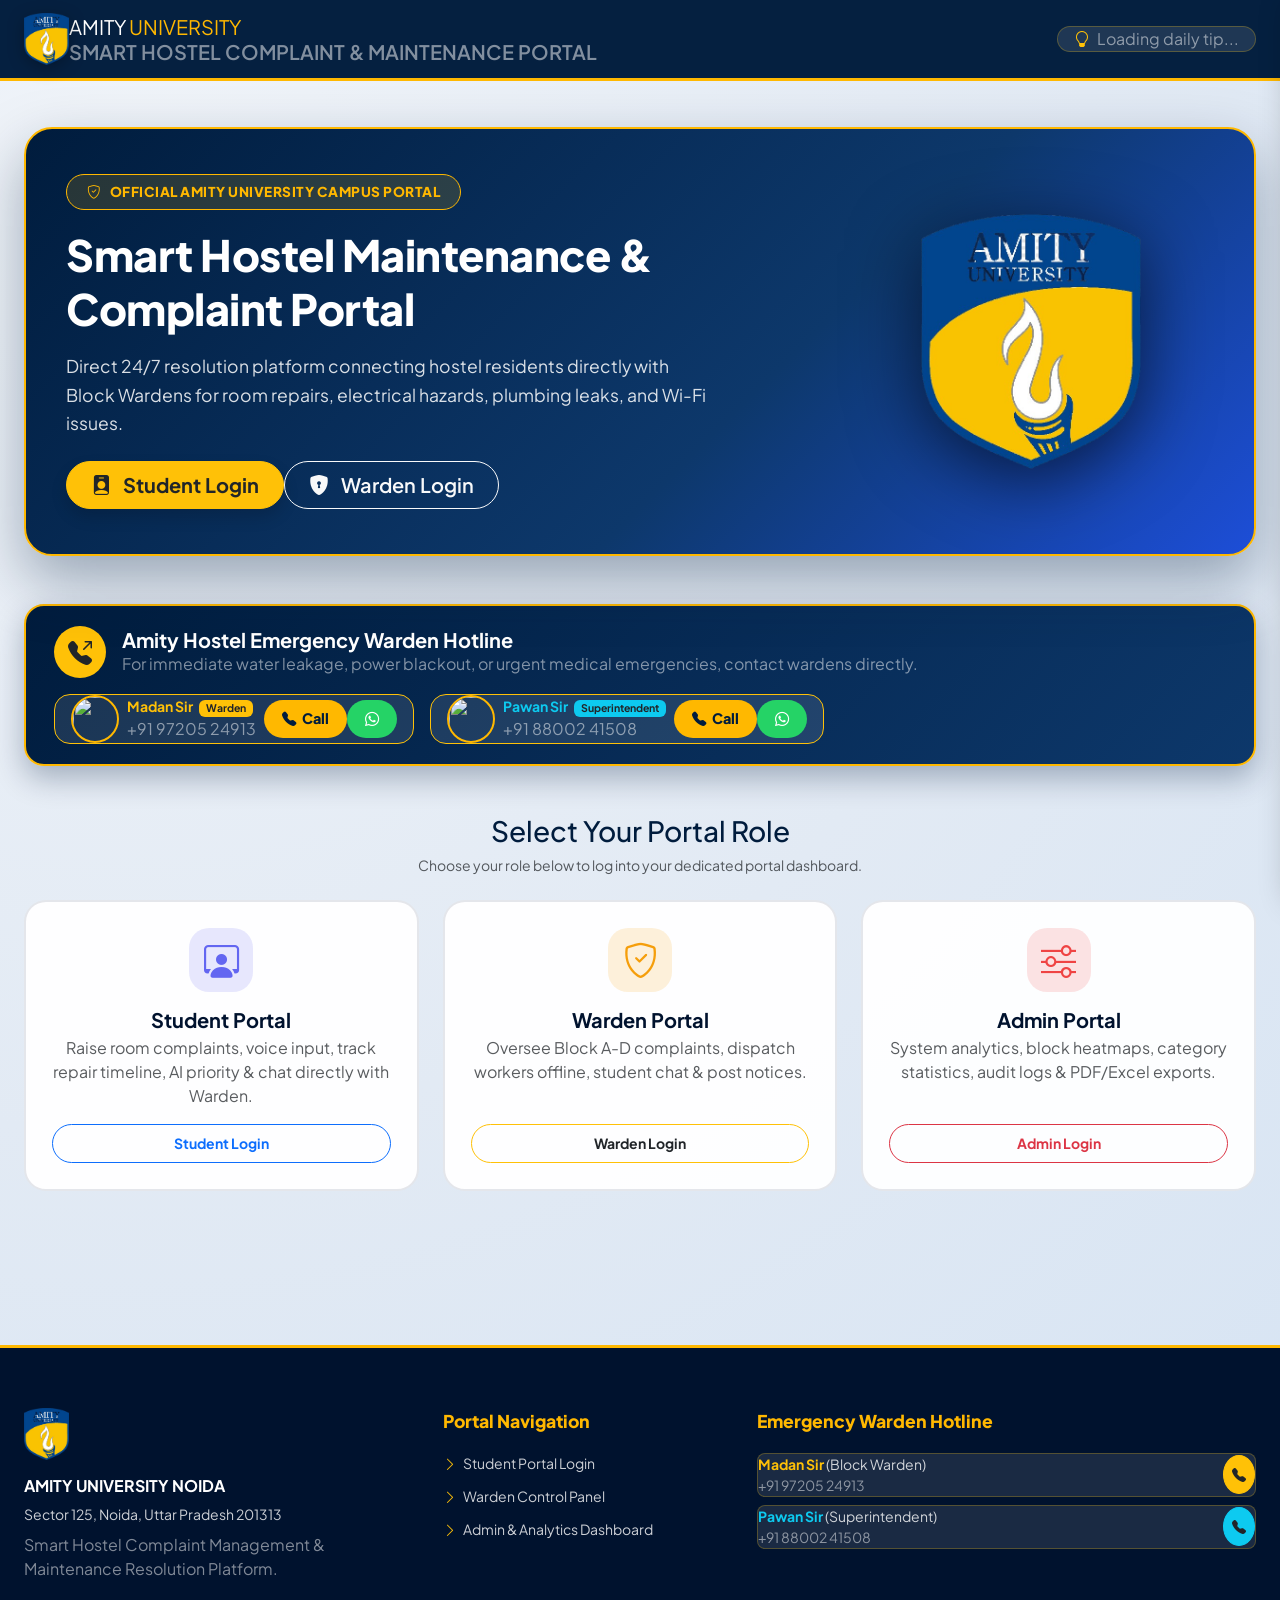
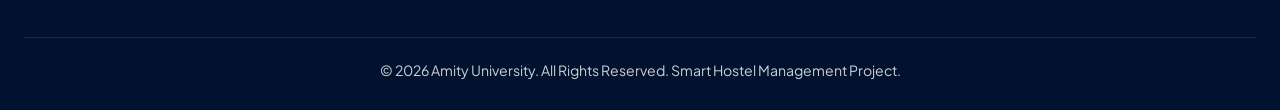
==== commit 53770215: "Remove Maintenance Staff portal and update clean Amity shield logo" ====
--- a/src/main/resources/static/index.html
+++ b/src/main/resources/static/index.html
@@ -28,8 +28,8 @@
     <nav class="navbar navbar-expand-xl glass-navbar sticky-top py-2.5">
         <div class="container-fluid px-3 px-md-4">
             <a class="navbar-brand d-flex align-items-center gap-2.5" href="#" onclick="showLandingPage()">
-                <!-- Transparent Amity Shield Logo (No White Border) -->
-                <img src="assets/amity_shield_transparent.svg" alt="Amity Crest Logo" class="amity-header-logo">
+                <!-- Official Amity Shield Logo -->
+                <img src="assets/amity_shield_clean.png" alt="Amity Crest Logo" class="amity-header-logo">
                 <div class="lh-sm">
                     <div class="fw-extrabold text-white fs-5 letter-spacing-1">AMITY <span style="color:#FFB800">UNIVERSITY</span></div>
                     <div class="extra-small text-white-50 fw-semibold d-none d-sm-block">SMART HOSTEL COMPLAINT & MAINTENANCE PORTAL</div>
@@ -73,7 +73,7 @@
                             <i class="bi bi-shield-check"></i> Official Amity University Campus Portal
                         </div>
                         <h1 class="hero-title mb-3">Smart Hostel Maintenance & Complaint Portal</h1>
-                        <p class="hero-subtitle mb-4">AI-assisted 24/7 resolution platform for hostel residents, block wardens, and maintenance staff. Instant tracking for electrical, plumbing, Wi-Fi, and room repairs.</p>
+                        <p class="hero-subtitle mb-4">Direct 24/7 resolution platform connecting hostel residents directly with Block Wardens for room repairs, electrical hazards, plumbing leaks, and Wi-Fi issues.</p>
                         
                         <div class="d-flex flex-wrap gap-2.5">
                             <button class="btn btn-warning btn-lg text-dark fw-bold rounded-pill px-4 shadow" onclick="openLoginModal('STUDENT')">
@@ -85,7 +85,7 @@
                         </div>
                     </div>
                     <div class="col-lg-4 text-center d-none d-lg-block">
-                        <img src="assets/amity_shield_transparent.svg" alt="Amity Crest" style="width: 220px; filter: drop-shadow(0 15px 35px rgba(0,0,0,0.6));">
+                        <img src="assets/amity_shield_clean.png" alt="Amity Crest" style="width: 220px; filter: drop-shadow(0 15px 35px rgba(0,0,0,0.6));">
                     </div>
                 </div>
             </div>
@@ -135,66 +135,52 @@
                 </div>
             </div>
 
-            <!-- SELECT PORTAL / ROLE LOGIN CARDS -->
+            <!-- SELECT PORTAL / ROLE LOGIN CARDS (STUDENT, WARDEN, ADMIN) -->
             <div class="text-center mb-4">
                 <h3 class="fw-extrabold" style="color:var(--amity-navy);">Select Your Portal Role</h3>
                 <p class="text-muted small">Choose your role below to log into your dedicated portal dashboard.</p>
             </div>
 
-            <div class="row g-3 g-md-4 mb-5">
+            <div class="row g-3 g-md-4 mb-5 justify-content-center">
                 <!-- 1. Student Portal Card -->
-                <div class="col-6 col-lg-3">
+                <div class="col-12 col-md-4">
                     <div class="role-select-card role-student" onclick="openLoginModal('STUDENT')">
                         <div>
                             <div class="role-select-icon">
                                 <i class="bi bi-person-workspace"></i>
                             </div>
                             <h5 class="fw-bold mb-1">Student Portal</h5>
-                            <p class="text-muted extra-small mb-3 d-none d-sm-block">Raise complaints, track room repairs, voice input, AI priority & warden chat.</p>
-                        </div>
-                        <span class="btn btn-sm btn-outline-primary rounded-pill px-3 fw-bold w-100">Student Login</span>
+                            <p class="text-muted extra-small mb-3">Raise room complaints, voice input, track repair timeline, AI priority & chat directly with Warden.</p>
+                        </div>
+                        <span class="btn btn-sm btn-outline-primary rounded-pill px-3 fw-bold w-100 py-2">Student Login</span>
                     </div>
                 </div>
 
                 <!-- 2. Warden Portal Card -->
-                <div class="col-6 col-lg-3">
+                <div class="col-12 col-md-4">
                     <div class="role-select-card role-warden" onclick="openLoginModal('WARDEN')">
                         <div>
                             <div class="role-select-icon">
                                 <i class="bi bi-shield-check"></i>
                             </div>
                             <h5 class="fw-bold mb-1">Warden Portal</h5>
-                            <p class="text-muted extra-small mb-3 d-none d-sm-block">Manage Block A-D, auto-assign maintenance staff, SLA tracking & notice board.</p>
-                        </div>
-                        <span class="btn btn-sm btn-outline-warning text-dark rounded-pill px-3 fw-bold w-100">Warden Login</span>
-                    </div>
-                </div>
-
-                <!-- 3. Maintenance Staff Portal Card -->
-                <div class="col-6 col-lg-3">
-                    <div class="role-select-card role-staff" onclick="openLoginModal('STAFF')">
-                        <div>
-                            <div class="role-select-icon">
-                                <i class="bi bi-tools"></i>
-                            </div>
-                            <h5 class="fw-bold mb-1">Maintenance Staff</h5>
-                            <p class="text-muted extra-small mb-3 d-none d-sm-block">View assigned repair queue, upload before/after photos & update task completion.</p>
-                        </div>
-                        <span class="btn btn-sm btn-outline-success rounded-pill px-3 fw-bold w-100">Staff Login</span>
-                    </div>
-                </div>
-
-                <!-- 4. Admin Portal Card -->
-                <div class="col-6 col-lg-3">
+                            <p class="text-muted extra-small mb-3">Oversee Block A-D complaints, dispatch workers offline, student chat & post notices.</p>
+                        </div>
+                        <span class="btn btn-sm btn-outline-warning text-dark rounded-pill px-3 fw-bold w-100 py-2">Warden Login</span>
+                    </div>
+                </div>
+
+                <!-- 3. Admin Portal Card -->
+                <div class="col-12 col-md-4">
                     <div class="role-select-card role-admin" onclick="openLoginModal('ADMIN')">
                         <div>
                             <div class="role-select-icon">
                                 <i class="bi bi-sliders"></i>
                             </div>
                             <h5 class="fw-bold mb-1">Admin Portal</h5>
-                            <p class="text-muted extra-small mb-3 d-none d-sm-block">System analytics, block heatmaps, user CRUD, audit logs & PDF/Excel exports.</p>
-                        </div>
-                        <span class="btn btn-sm btn-outline-danger rounded-pill px-3 fw-bold w-100">Admin Login</span>
+                            <p class="text-muted extra-small mb-3">System analytics, block heatmaps, category statistics, audit logs & PDF/Excel exports.</p>
+                        </div>
+                        <span class="btn btn-sm btn-outline-danger rounded-pill px-3 fw-bold w-100 py-2">Admin Login</span>
                     </div>
                 </div>
             </div>
@@ -207,7 +193,7 @@
             <div class="d-flex flex-wrap justify-content-between align-items-center gap-3 mb-4">
                 <div>
                     <h3 class="fw-extrabold mb-1" style="color:var(--amity-navy);">Student Complaint Portal</h3>
-                    <p class="text-muted small mb-0">Track your hostel complaints, request maintenance, and communicate with Amity wardens.</p>
+                    <p class="text-muted small mb-0">Track your hostel complaints, request maintenance, and communicate directly with Amity wardens.</p>
                 </div>
                 <div class="d-flex gap-2">
                     <button class="btn btn-outline-secondary rounded-pill px-3" onclick="showLandingPage()"><i class="bi bi-arrow-left"></i> Home</button>
@@ -273,7 +259,6 @@
                         <select class="form-select form-select-sm rounded-pill px-3" id="stStatusFilter" onchange="filterStudentComplaints()">
                             <option value="ALL">All Status</option>
                             <option value="Pending">Pending</option>
-                            <option value="Assigned">Assigned</option>
                             <option value="In Progress">In Progress</option>
                             <option value="Completed">Completed</option>
                         </select>
@@ -307,7 +292,7 @@
             <div class="d-flex flex-wrap justify-content-between align-items-center gap-3 mb-4">
                 <div>
                     <h3 class="fw-extrabold mb-1" style="color:var(--amity-navy);">Warden Control Dashboard</h3>
-                    <p class="text-muted small mb-0">Oversee Amity hostel blocks, auto-assign tasks to staff, and issue notices.</p>
+                    <p class="text-muted small mb-0">Oversee Amity hostel blocks, manage complaint resolutions, communicate with students & post notices.</p>
                 </div>
                 <div class="d-flex gap-2">
                     <button class="btn btn-outline-secondary rounded-pill px-3" onclick="showLandingPage()"><i class="bi bi-arrow-left"></i> Home</button>
@@ -333,7 +318,7 @@
                 </div>
                 <div class="col-6 col-md-3">
                     <div class="glass-card p-3 border-start border-4 border-warning">
-                        <div class="text-muted small">Pending Assignment</div>
+                        <div class="text-muted small">Pending Inspection</div>
                         <h3 class="fw-bold text-warning mb-0" id="wdUnassigned">3</h3>
                     </div>
                 </div>
@@ -349,7 +334,7 @@
             <div class="glass-card p-3 p-md-4">
                 <div class="d-flex justify-content-between align-items-center mb-3">
                     <h5 class="fw-bold mb-0">Hostel Block Complaints Management</h5>
-                    <span class="badge bg-primary rounded-pill px-3">Block A & B</span>
+                    <span class="badge bg-primary rounded-pill px-3">Block A, B, C, D</span>
                 </div>
                 <div class="table-responsive">
                     <table class="table table-hover align-middle">
@@ -361,7 +346,6 @@
                                 <th>Block & Room</th>
                                 <th>Priority</th>
                                 <th>Status</th>
-                                <th>Assigned Staff</th>
                                 <th>Actions</th>
                             </tr>
                         </thead>
@@ -374,50 +358,7 @@
         </section>
 
 
-        <!-- ==================== 3. MAINTENANCE STAFF PORTAL ==================== -->
-        <section id="staffPortal" class="role-section d-none">
-            <div class="d-flex justify-content-between align-items-center mb-4">
-                <div>
-                    <h3 class="fw-extrabold mb-1" style="color:var(--amity-navy);">Maintenance Staff Workboard</h3>
-                    <p class="text-muted small mb-0">View assigned repair duties, update status, and upload before/after photos.</p>
-                </div>
-                <button class="btn btn-outline-secondary rounded-pill px-3" onclick="showLandingPage()"><i class="bi bi-arrow-left"></i> Home</button>
-            </div>
-
-            <div class="row g-4">
-                <div class="col-lg-8">
-                    <div class="glass-card p-4">
-                        <h5 class="fw-bold mb-3">Assigned Tasks Queue</h5>
-                        <div id="staffTaskList" class="d-flex flex-column gap-3">
-                            <!-- Dynamic Tasks -->
-                        </div>
-                    </div>
-                </div>
-                <div class="col-lg-4">
-                    <div class="glass-card p-4">
-                        <h5 class="fw-bold mb-3">Staff Performance Overview</h5>
-                        <div class="text-center py-3">
-                            <div class="display-5 fw-bold text-success mb-1">94%</div>
-                            <div class="text-muted small">SLA Resolution Accuracy</div>
-                        </div>
-                        <ul class="list-group list-group-flush bg-transparent">
-                            <li class="list-group-item bg-transparent d-flex justify-content-between">
-                                <span>Tasks Completed</span> <strong class="text-success">28</strong>
-                            </li>
-                            <li class="list-group-item bg-transparent d-flex justify-content-between">
-                                <span>Avg Repair Time</span> <strong>45 Mins</strong>
-                            </li>
-                            <li class="list-group-item bg-transparent d-flex justify-content-between">
-                                <span>Current Workload</span> <span class="badge bg-warning">2 Active</span>
-                            </li>
-                        </ul>
-                    </div>
-                </div>
-            </div>
-        </section>
-
-
-        <!-- ==================== 4. ADMIN PORTAL ==================== -->
+        <!-- ==================== 3. ADMIN PORTAL ==================== -->
         <section id="adminPortal" class="role-section d-none">
             <div class="d-flex flex-wrap justify-content-between align-items-center gap-3 mb-4">
                 <div>
@@ -501,7 +442,7 @@
         <div class="container-fluid px-3 px-md-4">
             <div class="row g-4">
                 <div class="col-lg-4">
-                    <img src="assets/amity_shield_transparent.svg" alt="Amity Logo" class="footer-logo">
+                    <img src="assets/amity_shield_clean.png" alt="Amity Logo" class="footer-logo">
                     <h6 class="fw-bold text-white mb-2">AMITY UNIVERSITY NOIDA</h6>
                     <p class="small mb-2">Sector 125, Noida, Uttar Pradesh 201313</p>
                     <p class="extra-small text-white-50">Smart Hostel Complaint Management & Maintenance Resolution Platform.</p>
@@ -511,7 +452,6 @@
                     <ul class="footer-links small">
                         <li><a href="#" onclick="openLoginModal('STUDENT')"><i class="bi bi-chevron-right me-1 text-warning"></i> Student Portal Login</a></li>
                         <li><a href="#" onclick="openLoginModal('WARDEN')"><i class="bi bi-chevron-right me-1 text-warning"></i> Warden Control Panel</a></li>
-                        <li><a href="#" onclick="openLoginModal('STAFF')"><i class="bi bi-chevron-right me-1 text-warning"></i> Maintenance Staff Workboard</a></li>
                         <li><a href="#" onclick="openLoginModal('ADMIN')"><i class="bi bi-chevron-right me-1 text-warning"></i> Admin & Analytics Dashboard</a></li>
                     </ul>
                 </div>
@@ -708,7 +648,7 @@
                     <i class="bi bi-star-fill" onclick="setRating(4)"></i>
                     <i class="bi bi-star-fill" onclick="setRating(5)"></i>
                 </div>
-                <textarea class="form-control rounded-3 mb-3" id="ratingComment" rows="2" placeholder="Leave feedback comment for maintenance staff..."></textarea>
+                <textarea class="form-control rounded-3 mb-3" id="ratingComment" rows="2" placeholder="Leave feedback comment for warden office..."></textarea>
                 <button class="btn btn-success rounded-pill px-4" onclick="submitRating()">Submit Rating</button>
             </div>
         </div>
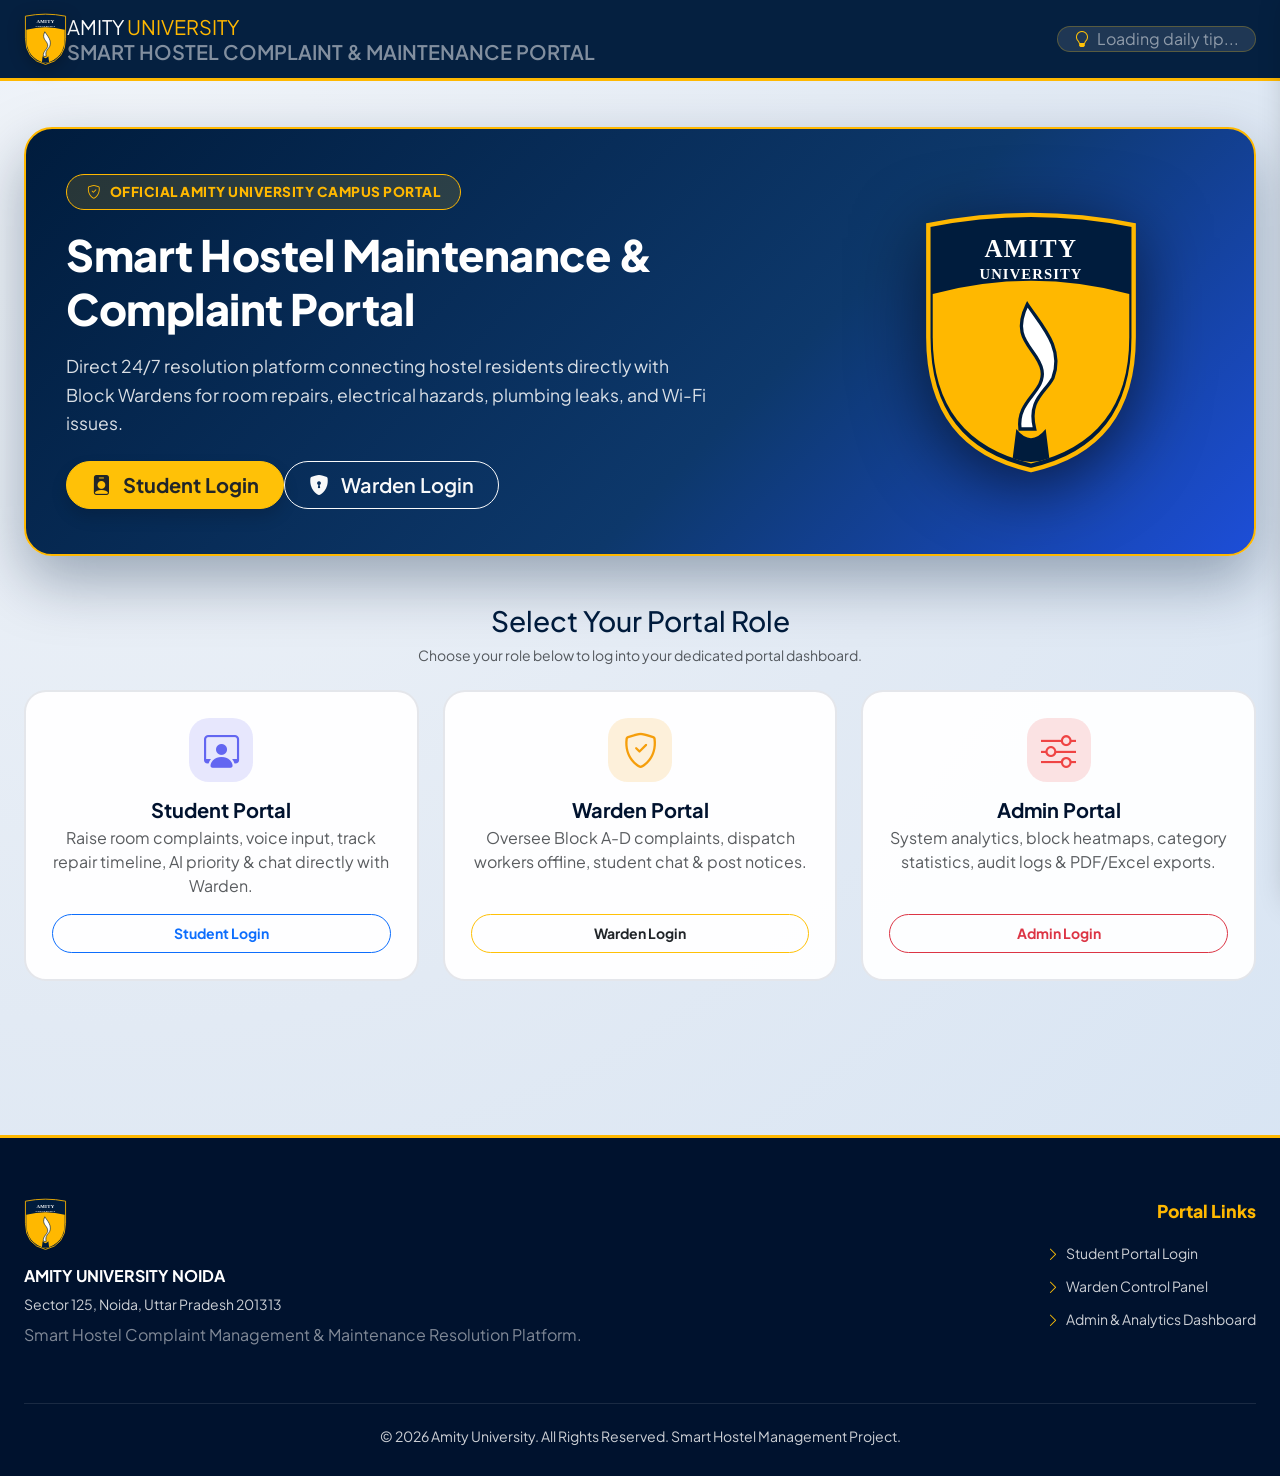
==== commit a806cbc5: "Fix logo text color degrade and restrict warden emergency hotline to logged-in students" ====
--- a/src/main/resources/static/index.html
+++ b/src/main/resources/static/index.html
@@ -28,8 +28,8 @@
     <nav class="navbar navbar-expand-xl glass-navbar sticky-top py-2.5">
         <div class="container-fluid px-3 px-md-4">
             <a class="navbar-brand d-flex align-items-center gap-2.5" href="#" onclick="showLandingPage()">
-                <!-- Official Amity Shield Logo -->
-                <img src="assets/amity_shield_clean.png" alt="Amity Crest Logo" class="amity-header-logo">
+                <!-- Crisp Amity Vector Shield Logo -->
+                <img src="assets/amity_logo_vector.svg" alt="Amity Crest Logo" class="amity-header-logo">
                 <div class="lh-sm">
                     <div class="fw-extrabold text-white fs-5 letter-spacing-1">AMITY <span style="color:#FFB800">UNIVERSITY</span></div>
                     <div class="extra-small text-white-50 fw-semibold d-none d-sm-block">SMART HOSTEL COMPLAINT & MAINTENANCE PORTAL</div>
@@ -85,20 +85,88 @@
                         </div>
                     </div>
                     <div class="col-lg-4 text-center d-none d-lg-block">
-                        <img src="assets/amity_shield_clean.png" alt="Amity Crest" style="width: 220px; filter: drop-shadow(0 15px 35px rgba(0,0,0,0.6));">
-                    </div>
-                </div>
-            </div>
-
-            <!-- EMERGENCY WARDEN HOTLINE BANNER (MADAN SIR & PAWAN SIR) -->
-            <div class="warden-hotline-card mb-4 mb-md-5 d-flex flex-wrap align-items-center justify-content-between gap-3">
+                        <img src="assets/amity_logo_vector.svg" alt="Amity Crest" style="width: 220px; filter: drop-shadow(0 15px 35px rgba(0,0,0,0.6));">
+                    </div>
+                </div>
+            </div>
+
+            <!-- SELECT PORTAL / ROLE LOGIN CARDS (STUDENT, WARDEN, ADMIN) -->
+            <div class="text-center mb-4">
+                <h3 class="fw-extrabold" style="color:var(--amity-navy);">Select Your Portal Role</h3>
+                <p class="text-muted small">Choose your role below to log into your dedicated portal dashboard.</p>
+            </div>
+
+            <div class="row g-3 g-md-4 mb-5 justify-content-center">
+                <!-- 1. Student Portal Card -->
+                <div class="col-12 col-md-4">
+                    <div class="role-select-card role-student" onclick="openLoginModal('STUDENT')">
+                        <div>
+                            <div class="role-select-icon">
+                                <i class="bi bi-person-workspace"></i>
+                            </div>
+                            <h5 class="fw-bold mb-1">Student Portal</h5>
+                            <p class="text-muted extra-small mb-3">Raise room complaints, voice input, track repair timeline, AI priority & chat directly with Warden.</p>
+                        </div>
+                        <span class="btn btn-sm btn-outline-primary rounded-pill px-3 fw-bold w-100 py-2">Student Login</span>
+                    </div>
+                </div>
+
+                <!-- 2. Warden Portal Card -->
+                <div class="col-12 col-md-4">
+                    <div class="role-select-card role-warden" onclick="openLoginModal('WARDEN')">
+                        <div>
+                            <div class="role-select-icon">
+                                <i class="bi bi-shield-check"></i>
+                            </div>
+                            <h5 class="fw-bold mb-1">Warden Portal</h5>
+                            <p class="text-muted extra-small mb-3">Oversee Block A-D complaints, dispatch workers offline, student chat & post notices.</p>
+                        </div>
+                        <span class="btn btn-sm btn-outline-warning text-dark rounded-pill px-3 fw-bold w-100 py-2">Warden Login</span>
+                    </div>
+                </div>
+
+                <!-- 3. Admin Portal Card -->
+                <div class="col-12 col-md-4">
+                    <div class="role-select-card role-admin" onclick="openLoginModal('ADMIN')">
+                        <div>
+                            <div class="role-select-icon">
+                                <i class="bi bi-sliders"></i>
+                            </div>
+                            <h5 class="fw-bold mb-1">Admin Portal</h5>
+                            <p class="text-muted extra-small mb-3">System analytics, block heatmaps, category statistics, audit logs & PDF/Excel exports.</p>
+                        </div>
+                        <span class="btn btn-sm btn-outline-danger rounded-pill px-3 fw-bold w-100 py-2">Admin Login</span>
+                    </div>
+                </div>
+            </div>
+
+        </section>
+
+
+        <!-- ==================== 1. STUDENT PORTAL ==================== -->
+        <section id="studentPortal" class="role-section d-none">
+            <div class="d-flex flex-wrap justify-content-between align-items-center gap-3 mb-4">
+                <div>
+                    <h3 class="fw-extrabold mb-1" style="color:var(--amity-navy);">Student Complaint Portal</h3>
+                    <p class="text-muted small mb-0">Track your hostel complaints, request maintenance, and communicate directly with Amity wardens.</p>
+                </div>
+                <div class="d-flex gap-2">
+                    <button class="btn btn-outline-secondary rounded-pill px-3" onclick="showLandingPage()"><i class="bi bi-arrow-left"></i> Home</button>
+                    <button class="btn btn-warning text-dark fw-bold rounded-pill px-4 shadow-sm" data-bs-toggle="modal" data-bs-target="#raiseComplaintModal">
+                        <i class="bi bi-plus-lg me-1"></i> Raise Complaint
+                    </button>
+                </div>
+            </div>
+
+            <!-- EMERGENCY WARDEN HOTLINE BANNER (SHOWN ONLY TO LOGGED-IN STUDENTS FOR SECURITY) -->
+            <div class="warden-hotline-card mb-4 d-flex flex-wrap align-items-center justify-content-between gap-3">
                 <div class="d-flex align-items-center gap-3">
                     <div class="bg-warning text-dark rounded-circle p-3 d-flex align-items-center justify-content-center" style="width:52px; height:52px; flex-shrink: 0;">
                         <i class="bi bi-telephone-outbound-fill fs-4"></i>
                     </div>
                     <div>
-                        <h5 class="fw-bold mb-0 text-white">Amity Hostel Emergency Warden Hotline</h5>
-                        <p class="extra-small text-white-50 mb-0">For immediate water leakage, power blackout, or urgent medical emergencies, contact wardens directly.</p>
+                        <h5 class="fw-bold mb-0 text-white">Verified Warden Emergency Contacts</h5>
+                        <p class="extra-small text-white-50 mb-0">For immediate water leakage, power blackout, or urgent medical emergencies, call wardens directly.</p>
                     </div>
                 </div>
                 
@@ -132,74 +200,6 @@
                             <a href="https://wa.me/918800241508?text=Hello%20Pawan%20Sir,%20Hostel%20Emergency" target="_blank" class="btn-whatsapp-warden" title="WhatsApp Pawan Sir"><i class="bi bi-whatsapp"></i></a>
                         </div>
                     </div>
-                </div>
-            </div>
-
-            <!-- SELECT PORTAL / ROLE LOGIN CARDS (STUDENT, WARDEN, ADMIN) -->
-            <div class="text-center mb-4">
-                <h3 class="fw-extrabold" style="color:var(--amity-navy);">Select Your Portal Role</h3>
-                <p class="text-muted small">Choose your role below to log into your dedicated portal dashboard.</p>
-            </div>
-
-            <div class="row g-3 g-md-4 mb-5 justify-content-center">
-                <!-- 1. Student Portal Card -->
-                <div class="col-12 col-md-4">
-                    <div class="role-select-card role-student" onclick="openLoginModal('STUDENT')">
-                        <div>
-                            <div class="role-select-icon">
-                                <i class="bi bi-person-workspace"></i>
-                            </div>
-                            <h5 class="fw-bold mb-1">Student Portal</h5>
-                            <p class="text-muted extra-small mb-3">Raise room complaints, voice input, track repair timeline, AI priority & chat directly with Warden.</p>
-                        </div>
-                        <span class="btn btn-sm btn-outline-primary rounded-pill px-3 fw-bold w-100 py-2">Student Login</span>
-                    </div>
-                </div>
-
-                <!-- 2. Warden Portal Card -->
-                <div class="col-12 col-md-4">
-                    <div class="role-select-card role-warden" onclick="openLoginModal('WARDEN')">
-                        <div>
-                            <div class="role-select-icon">
-                                <i class="bi bi-shield-check"></i>
-                            </div>
-                            <h5 class="fw-bold mb-1">Warden Portal</h5>
-                            <p class="text-muted extra-small mb-3">Oversee Block A-D complaints, dispatch workers offline, student chat & post notices.</p>
-                        </div>
-                        <span class="btn btn-sm btn-outline-warning text-dark rounded-pill px-3 fw-bold w-100 py-2">Warden Login</span>
-                    </div>
-                </div>
-
-                <!-- 3. Admin Portal Card -->
-                <div class="col-12 col-md-4">
-                    <div class="role-select-card role-admin" onclick="openLoginModal('ADMIN')">
-                        <div>
-                            <div class="role-select-icon">
-                                <i class="bi bi-sliders"></i>
-                            </div>
-                            <h5 class="fw-bold mb-1">Admin Portal</h5>
-                            <p class="text-muted extra-small mb-3">System analytics, block heatmaps, category statistics, audit logs & PDF/Excel exports.</p>
-                        </div>
-                        <span class="btn btn-sm btn-outline-danger rounded-pill px-3 fw-bold w-100 py-2">Admin Login</span>
-                    </div>
-                </div>
-            </div>
-
-        </section>
-
-
-        <!-- ==================== 1. STUDENT PORTAL ==================== -->
-        <section id="studentPortal" class="role-section d-none">
-            <div class="d-flex flex-wrap justify-content-between align-items-center gap-3 mb-4">
-                <div>
-                    <h3 class="fw-extrabold mb-1" style="color:var(--amity-navy);">Student Complaint Portal</h3>
-                    <p class="text-muted small mb-0">Track your hostel complaints, request maintenance, and communicate directly with Amity wardens.</p>
-                </div>
-                <div class="d-flex gap-2">
-                    <button class="btn btn-outline-secondary rounded-pill px-3" onclick="showLandingPage()"><i class="bi bi-arrow-left"></i> Home</button>
-                    <button class="btn btn-warning text-dark fw-bold rounded-pill px-4 shadow-sm" data-bs-toggle="modal" data-bs-target="#raiseComplaintModal">
-                        <i class="bi bi-plus-lg me-1"></i> Raise Complaint
-                    </button>
                 </div>
             </div>
 
@@ -441,38 +441,19 @@
     <footer class="footer-amity">
         <div class="container-fluid px-3 px-md-4">
             <div class="row g-4">
-                <div class="col-lg-4">
-                    <img src="assets/amity_shield_clean.png" alt="Amity Logo" class="footer-logo">
+                <div class="col-lg-6">
+                    <img src="assets/amity_logo_vector.svg" alt="Amity Logo" class="footer-logo">
                     <h6 class="fw-bold text-white mb-2">AMITY UNIVERSITY NOIDA</h6>
                     <p class="small mb-2">Sector 125, Noida, Uttar Pradesh 201313</p>
                     <p class="extra-small text-white-50">Smart Hostel Complaint Management & Maintenance Resolution Platform.</p>
                 </div>
-                <div class="col-lg-3">
-                    <div class="footer-heading">Portal Navigation</div>
-                    <ul class="footer-links small">
+                <div class="col-lg-6 text-lg-end">
+                    <div class="footer-heading">Portal Links</div>
+                    <ul class="footer-links small d-inline-block text-start">
                         <li><a href="#" onclick="openLoginModal('STUDENT')"><i class="bi bi-chevron-right me-1 text-warning"></i> Student Portal Login</a></li>
                         <li><a href="#" onclick="openLoginModal('WARDEN')"><i class="bi bi-chevron-right me-1 text-warning"></i> Warden Control Panel</a></li>
                         <li><a href="#" onclick="openLoginModal('ADMIN')"><i class="bi bi-chevron-right me-1 text-warning"></i> Admin & Analytics Dashboard</a></li>
                     </ul>
-                </div>
-                <div class="col-lg-5">
-                    <div class="footer-heading">Emergency Warden Hotline</div>
-                    <div class="d-flex flex-column gap-2 small">
-                        <div class="p-2.5 rounded-3 bg-white bg-opacity-10 border border-warning border-opacity-25 d-flex justify-content-between align-items-center">
-                            <div>
-                                <strong class="text-warning">Madan Sir</strong> (Block Warden)
-                                <div class="extra-small text-white-50">+91 97205 24913</div>
-                            </div>
-                            <a href="tel:+919720524913" class="btn btn-warning btn-sm rounded-circle p-2"><i class="bi bi-telephone-fill text-dark"></i></a>
-                        </div>
-                        <div class="p-2.5 rounded-3 bg-white bg-opacity-10 border border-warning border-opacity-25 d-flex justify-content-between align-items-center">
-                            <div>
-                                <strong class="text-info">Pawan Sir</strong> (Superintendent)
-                                <div class="extra-small text-white-50">+91 88002 41508</div>
-                            </div>
-                            <a href="tel:+918800241508" class="btn btn-info btn-sm rounded-circle p-2"><i class="bi bi-telephone-fill text-dark"></i></a>
-                        </div>
-                    </div>
                 </div>
             </div>
 
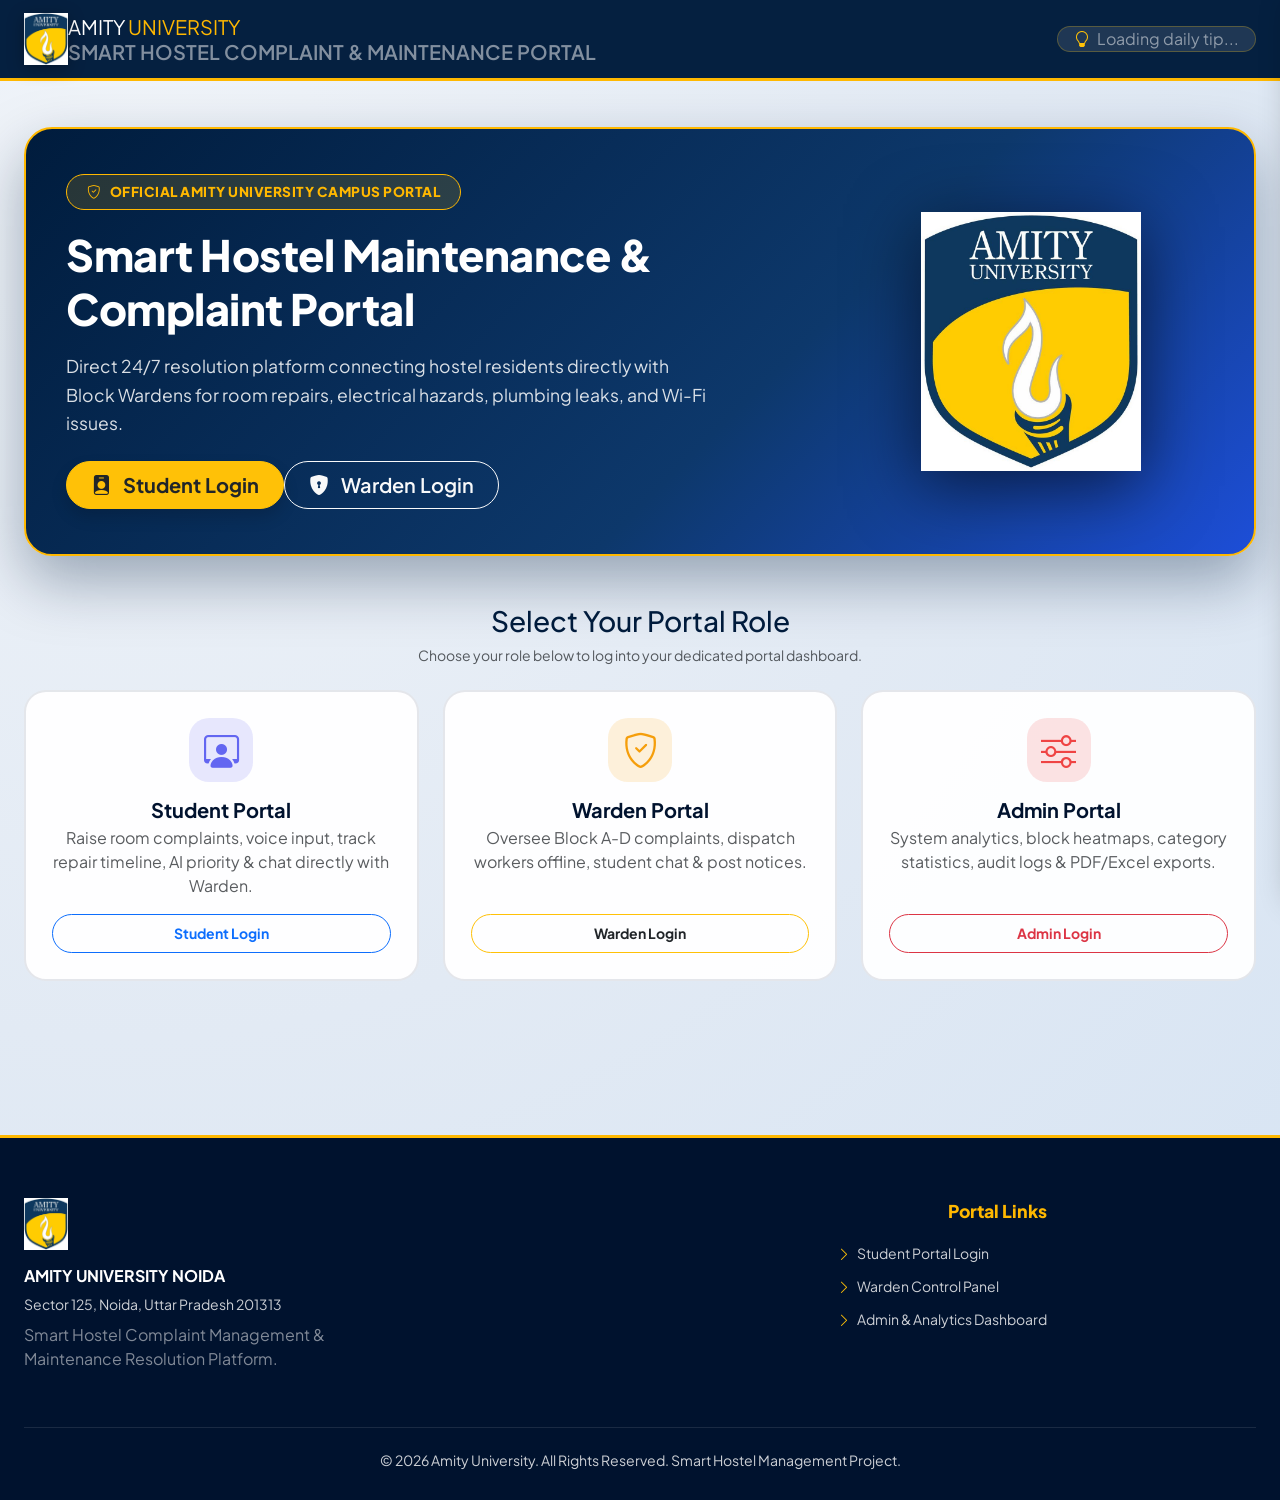
==== commit b87be3c3: "Use official high resolution Amity shield crest logo image" ====
--- a/src/main/resources/static/index.html
+++ b/src/main/resources/static/index.html
@@ -28,8 +28,8 @@
     <nav class="navbar navbar-expand-xl glass-navbar sticky-top py-2.5">
         <div class="container-fluid px-3 px-md-4">
             <a class="navbar-brand d-flex align-items-center gap-2.5" href="#" onclick="showLandingPage()">
-                <!-- Crisp Amity Vector Shield Logo -->
-                <img src="assets/amity_logo_vector.svg" alt="Amity Crest Logo" class="amity-header-logo">
+                <!-- Official Amity Shield Logo -->
+                <img src="assets/amity_shield_official.png" alt="Amity Crest Logo" class="amity-header-logo">
                 <div class="lh-sm">
                     <div class="fw-extrabold text-white fs-5 letter-spacing-1">AMITY <span style="color:#FFB800">UNIVERSITY</span></div>
                     <div class="extra-small text-white-50 fw-semibold d-none d-sm-block">SMART HOSTEL COMPLAINT & MAINTENANCE PORTAL</div>
@@ -85,7 +85,7 @@
                         </div>
                     </div>
                     <div class="col-lg-4 text-center d-none d-lg-block">
-                        <img src="assets/amity_logo_vector.svg" alt="Amity Crest" style="width: 220px; filter: drop-shadow(0 15px 35px rgba(0,0,0,0.6));">
+                        <img src="assets/amity_shield_official.png" alt="Amity Crest" style="width: 220px; filter: drop-shadow(0 15px 35px rgba(0,0,0,0.6));">
                     </div>
                 </div>
             </div>
@@ -441,8 +441,8 @@
     <footer class="footer-amity">
         <div class="container-fluid px-3 px-md-4">
             <div class="row g-4">
-                <div class="col-lg-6">
-                    <img src="assets/amity_logo_vector.svg" alt="Amity Logo" class="footer-logo">
+                <div class="col-lg-4">
+                    <img src="assets/amity_shield_official.png" alt="Amity Logo" class="footer-logo">
                     <h6 class="fw-bold text-white mb-2">AMITY UNIVERSITY NOIDA</h6>
                     <p class="small mb-2">Sector 125, Noida, Uttar Pradesh 201313</p>
                     <p class="extra-small text-white-50">Smart Hostel Complaint Management & Maintenance Resolution Platform.</p>
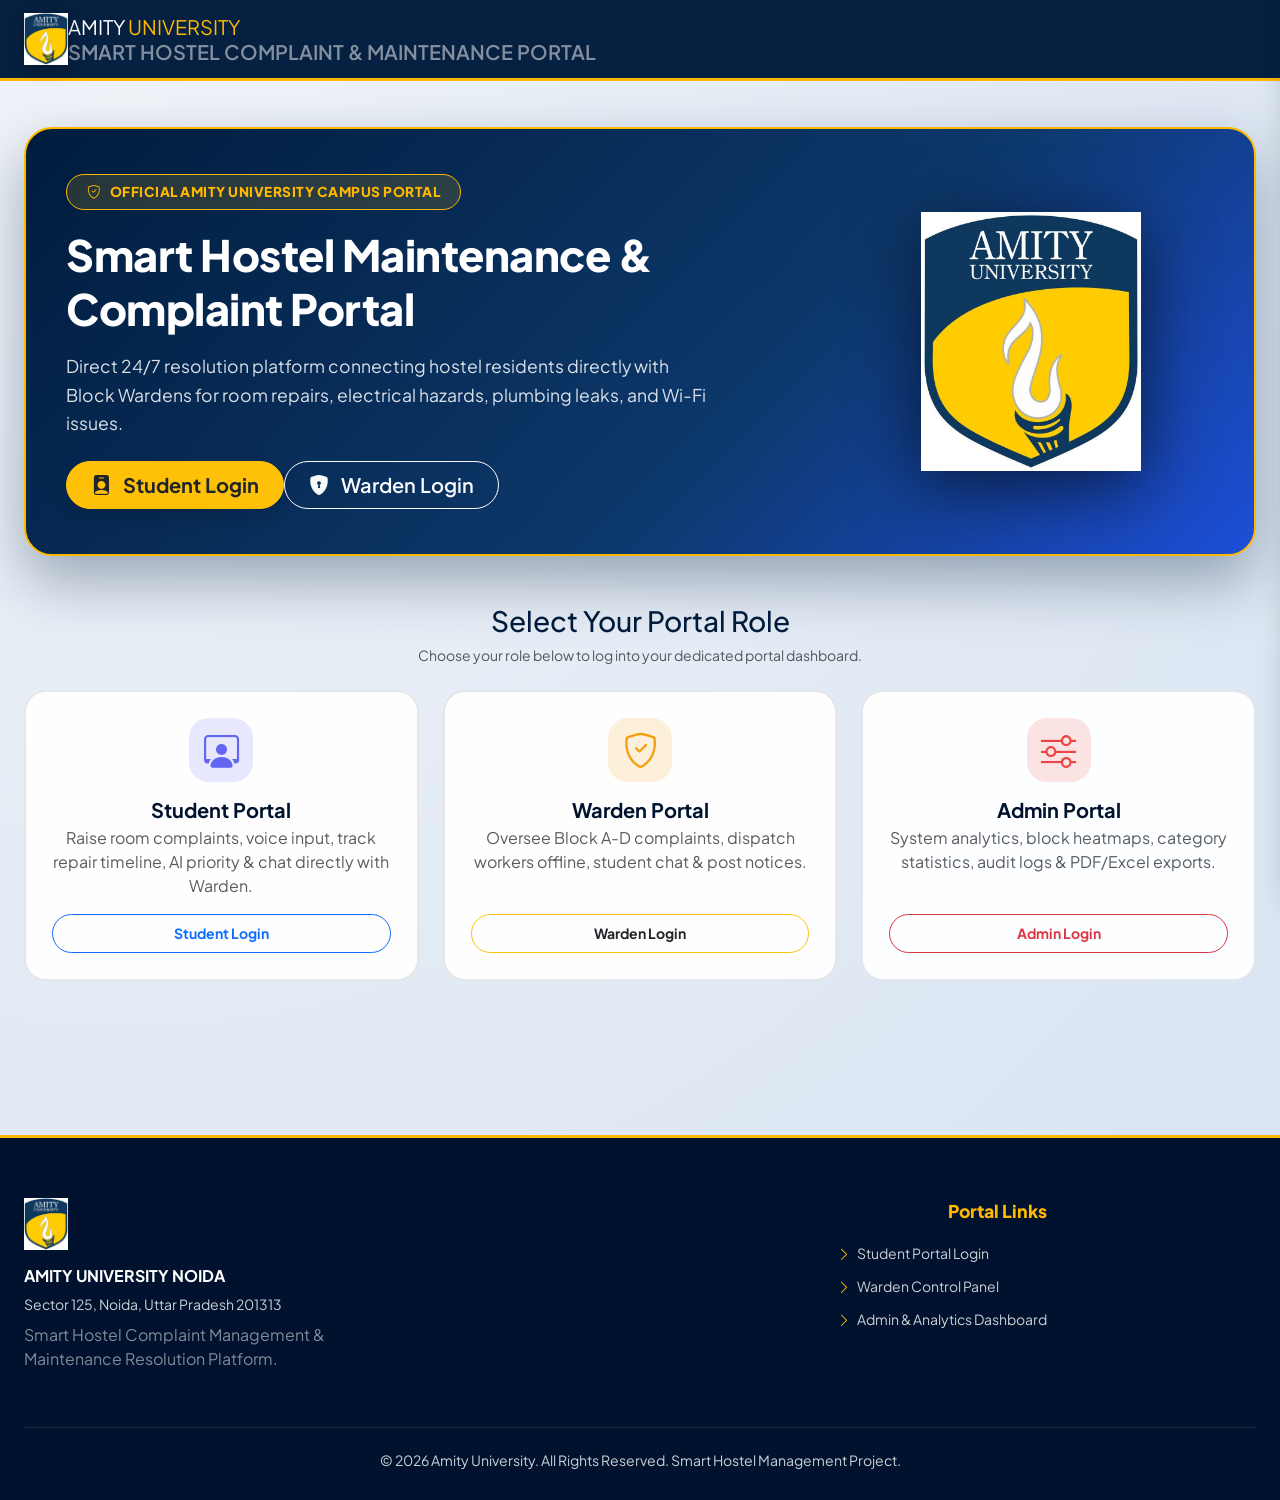
==== commit 70acf207: "Remove header tip widget for clean top navigation" ====
--- a/src/main/resources/static/index.html
+++ b/src/main/resources/static/index.html
@@ -36,12 +36,7 @@
                 </div>
             </a>
 
-            <!-- Live Header Maintenance Tip Widget -->
-            <div class="d-none d-lg-flex align-items-center bg-white bg-opacity-10 px-3 py-1.5 rounded-pill border border-warning border-opacity-25 text-white">
-                <div class="extra-small text-truncate text-white-50" style="max-width: 320px;" id="maintenanceTipWidget">
-                    <i class="bi bi-lightbulb text-warning me-1"></i> <span id="dailyTipText">Loading daily tip...</span>
-                </div>
-            </div>
+            <!-- Clean Header Space -->
 
             <!-- Active User Profile Dropdown (Only when logged into a portal) -->
             <div id="loggedUserContainer" class="d-none">
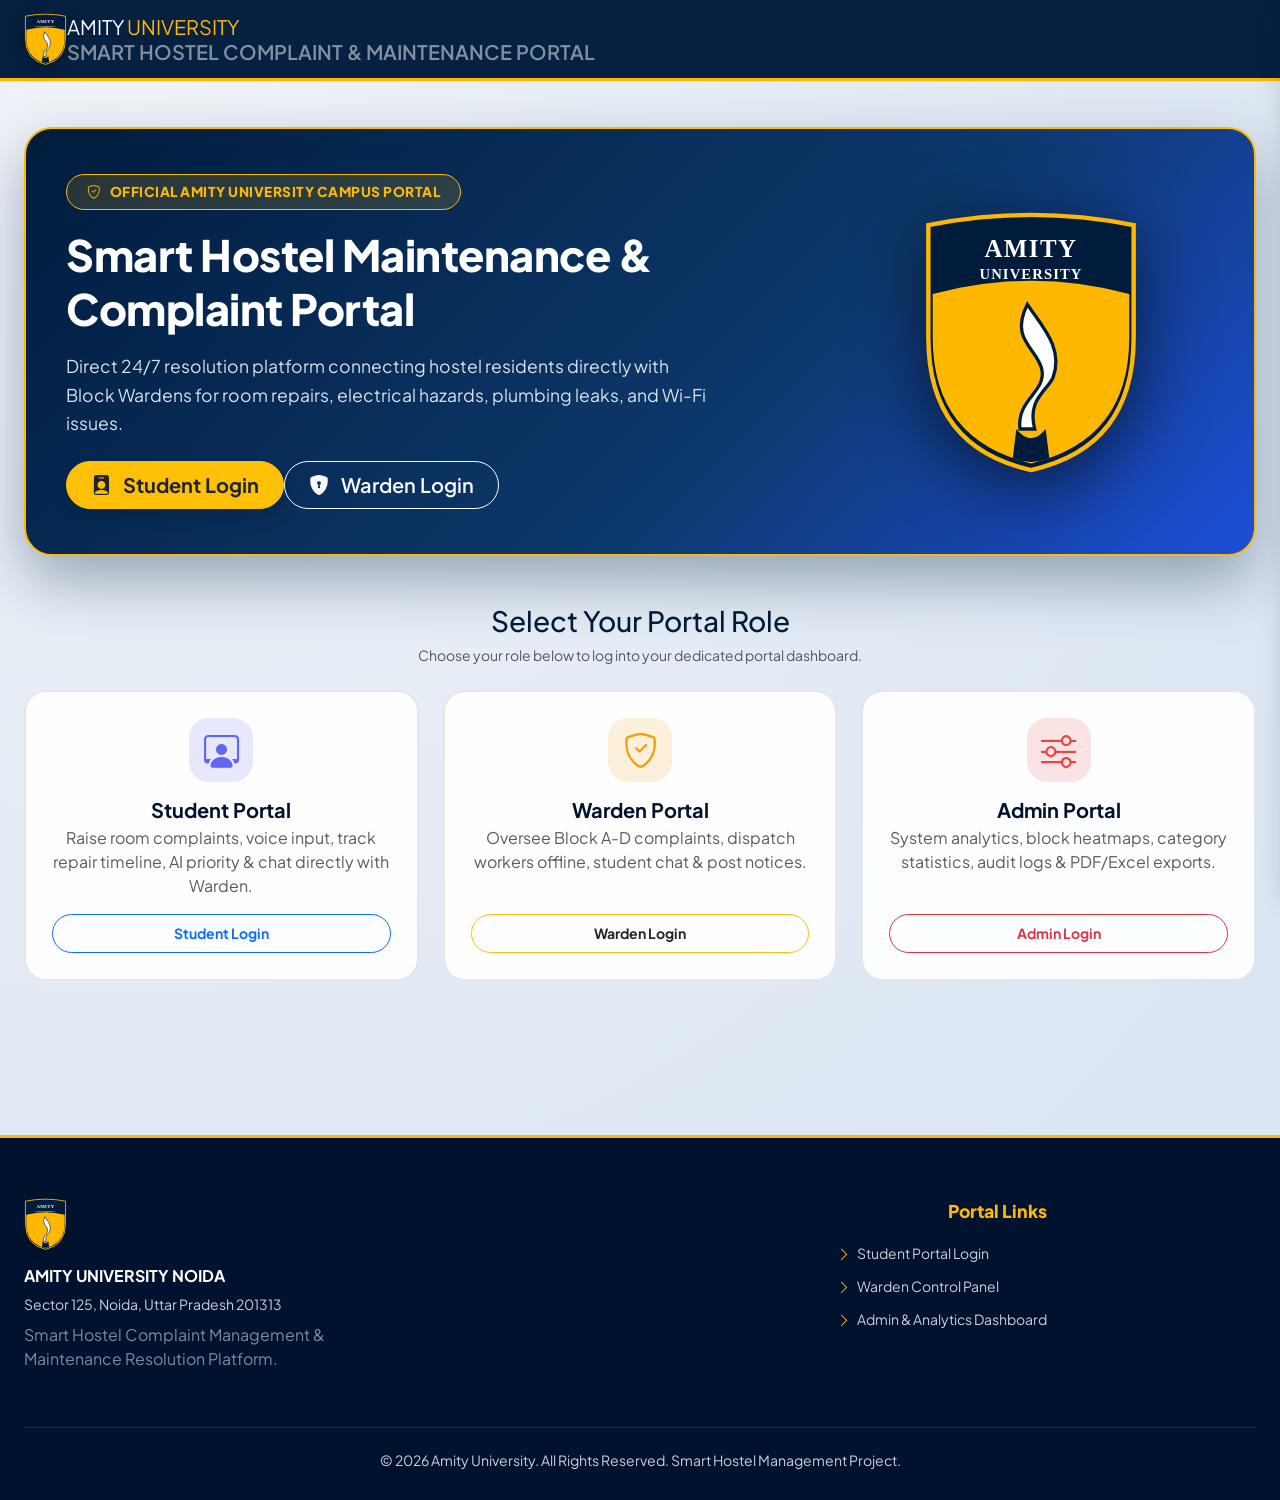
==== commit 86a6b7e6: "Remove white square box from logo using transparent SVG shield crest" ====
--- a/src/main/resources/static/index.html
+++ b/src/main/resources/static/index.html
@@ -28,8 +28,8 @@
     <nav class="navbar navbar-expand-xl glass-navbar sticky-top py-2.5">
         <div class="container-fluid px-3 px-md-4">
             <a class="navbar-brand d-flex align-items-center gap-2.5" href="#" onclick="showLandingPage()">
-                <!-- Official Amity Shield Logo -->
-                <img src="assets/amity_shield_official.png" alt="Amity Crest Logo" class="amity-header-logo">
+                <!-- Transparent Amity Shield Logo (Zero White Square Box) -->
+                <img src="assets/amity_logo_vector.svg" alt="Amity Crest Logo" class="amity-header-logo">
                 <div class="lh-sm">
                     <div class="fw-extrabold text-white fs-5 letter-spacing-1">AMITY <span style="color:#FFB800">UNIVERSITY</span></div>
                     <div class="extra-small text-white-50 fw-semibold d-none d-sm-block">SMART HOSTEL COMPLAINT & MAINTENANCE PORTAL</div>
@@ -80,7 +80,7 @@
                         </div>
                     </div>
                     <div class="col-lg-4 text-center d-none d-lg-block">
-                        <img src="assets/amity_shield_official.png" alt="Amity Crest" style="width: 220px; filter: drop-shadow(0 15px 35px rgba(0,0,0,0.6));">
+                        <img src="assets/amity_logo_vector.svg" alt="Amity Crest" style="width: 220px; filter: drop-shadow(0 15px 35px rgba(0,0,0,0.6));">
                     </div>
                 </div>
             </div>
@@ -437,7 +437,7 @@
         <div class="container-fluid px-3 px-md-4">
             <div class="row g-4">
                 <div class="col-lg-4">
-                    <img src="assets/amity_shield_official.png" alt="Amity Logo" class="footer-logo">
+                    <img src="assets/amity_logo_vector.svg" alt="Amity Logo" class="footer-logo">
                     <h6 class="fw-bold text-white mb-2">AMITY UNIVERSITY NOIDA</h6>
                     <p class="small mb-2">Sector 125, Noida, Uttar Pradesh 201313</p>
                     <p class="extra-small text-white-50">Smart Hostel Complaint Management & Maintenance Resolution Platform.</p>
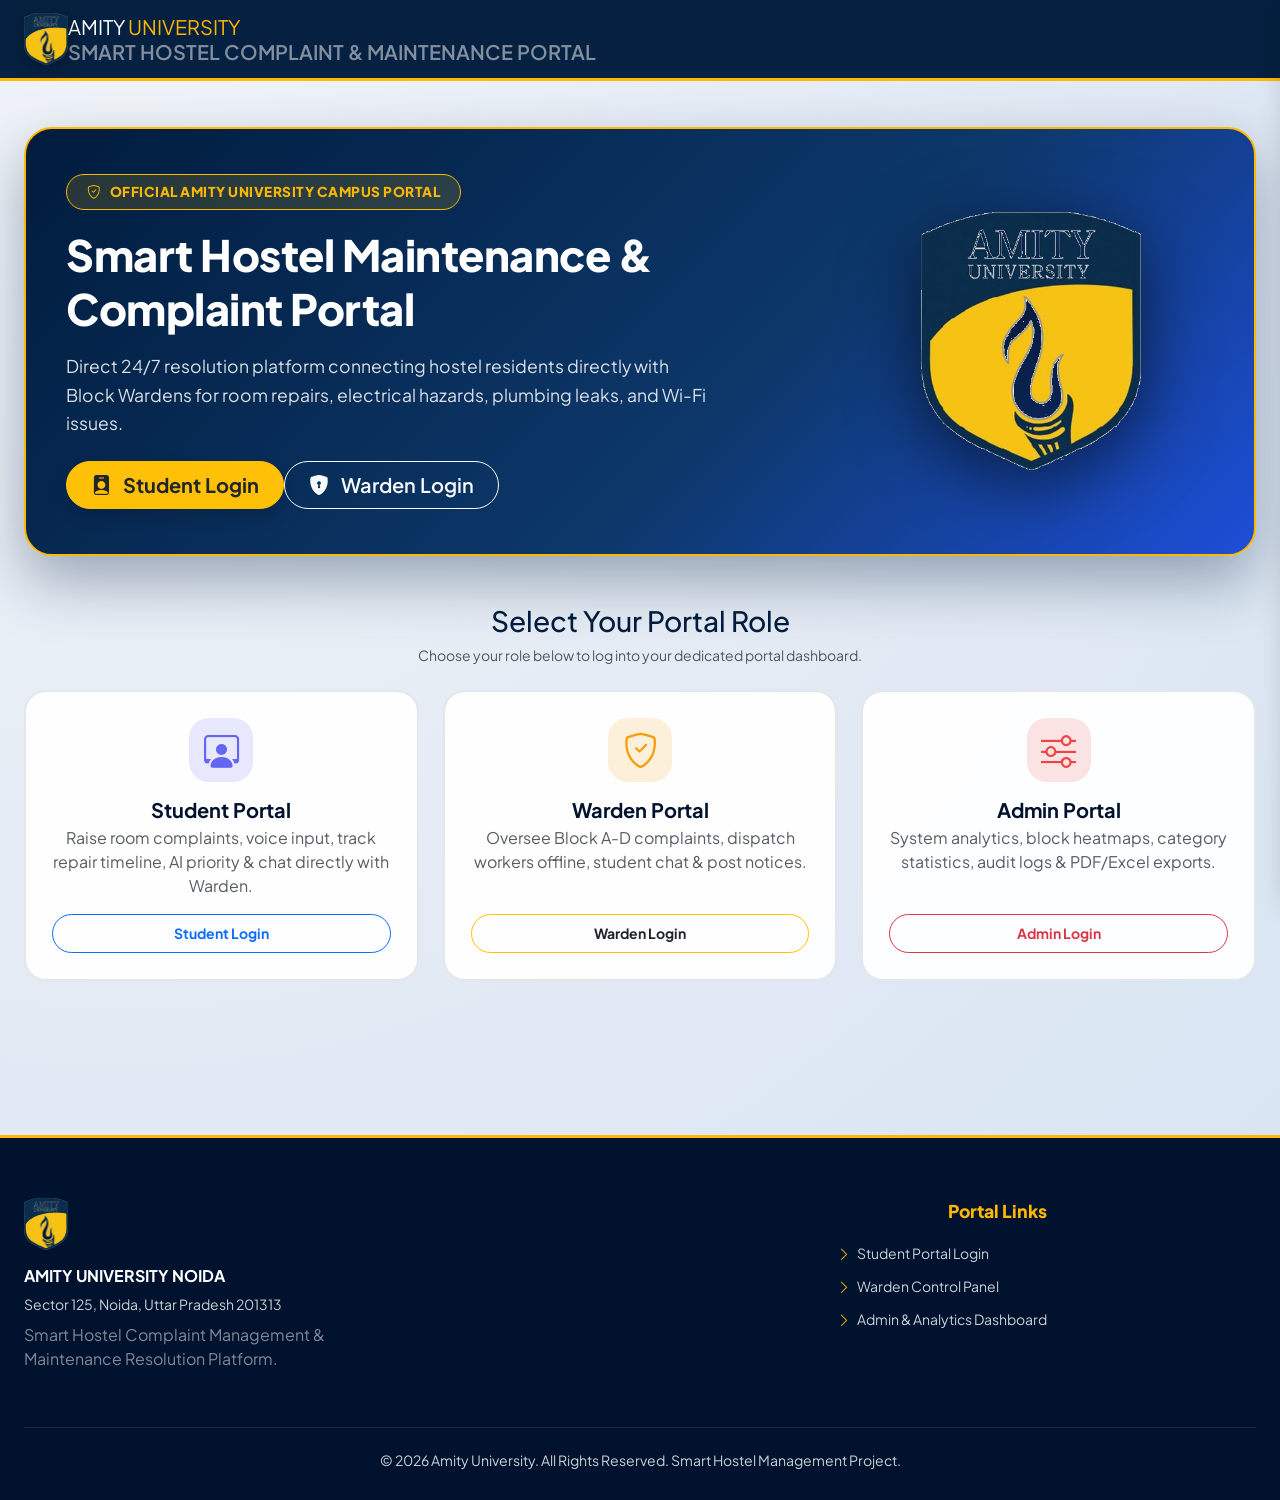
==== commit c2f004e7: "Strip white background from user logo image and use transparent PNG" ====
--- a/src/main/resources/static/index.html
+++ b/src/main/resources/static/index.html
@@ -28,8 +28,8 @@
     <nav class="navbar navbar-expand-xl glass-navbar sticky-top py-2.5">
         <div class="container-fluid px-3 px-md-4">
             <a class="navbar-brand d-flex align-items-center gap-2.5" href="#" onclick="showLandingPage()">
-                <!-- Transparent Amity Shield Logo (Zero White Square Box) -->
-                <img src="assets/amity_logo_vector.svg" alt="Amity Crest Logo" class="amity-header-logo">
+                <!-- Transparent Amity Shield Logo (White BG Removed) -->
+                <img src="assets/amity_shield_no_bg.png" alt="Amity Crest Logo" class="amity-header-logo">
                 <div class="lh-sm">
                     <div class="fw-extrabold text-white fs-5 letter-spacing-1">AMITY <span style="color:#FFB800">UNIVERSITY</span></div>
                     <div class="extra-small text-white-50 fw-semibold d-none d-sm-block">SMART HOSTEL COMPLAINT & MAINTENANCE PORTAL</div>
@@ -80,7 +80,7 @@
                         </div>
                     </div>
                     <div class="col-lg-4 text-center d-none d-lg-block">
-                        <img src="assets/amity_logo_vector.svg" alt="Amity Crest" style="width: 220px; filter: drop-shadow(0 15px 35px rgba(0,0,0,0.6));">
+                        <img src="assets/amity_shield_no_bg.png" alt="Amity Crest" style="width: 220px; filter: drop-shadow(0 15px 35px rgba(0,0,0,0.6));">
                     </div>
                 </div>
             </div>
@@ -437,7 +437,7 @@
         <div class="container-fluid px-3 px-md-4">
             <div class="row g-4">
                 <div class="col-lg-4">
-                    <img src="assets/amity_logo_vector.svg" alt="Amity Logo" class="footer-logo">
+                    <img src="assets/amity_shield_no_bg.png" alt="Amity Logo" class="footer-logo">
                     <h6 class="fw-bold text-white mb-2">AMITY UNIVERSITY NOIDA</h6>
                     <p class="small mb-2">Sector 125, Noida, Uttar Pradesh 201313</p>
                     <p class="extra-small text-white-50">Smart Hostel Complaint Management & Maintenance Resolution Platform.</p>
